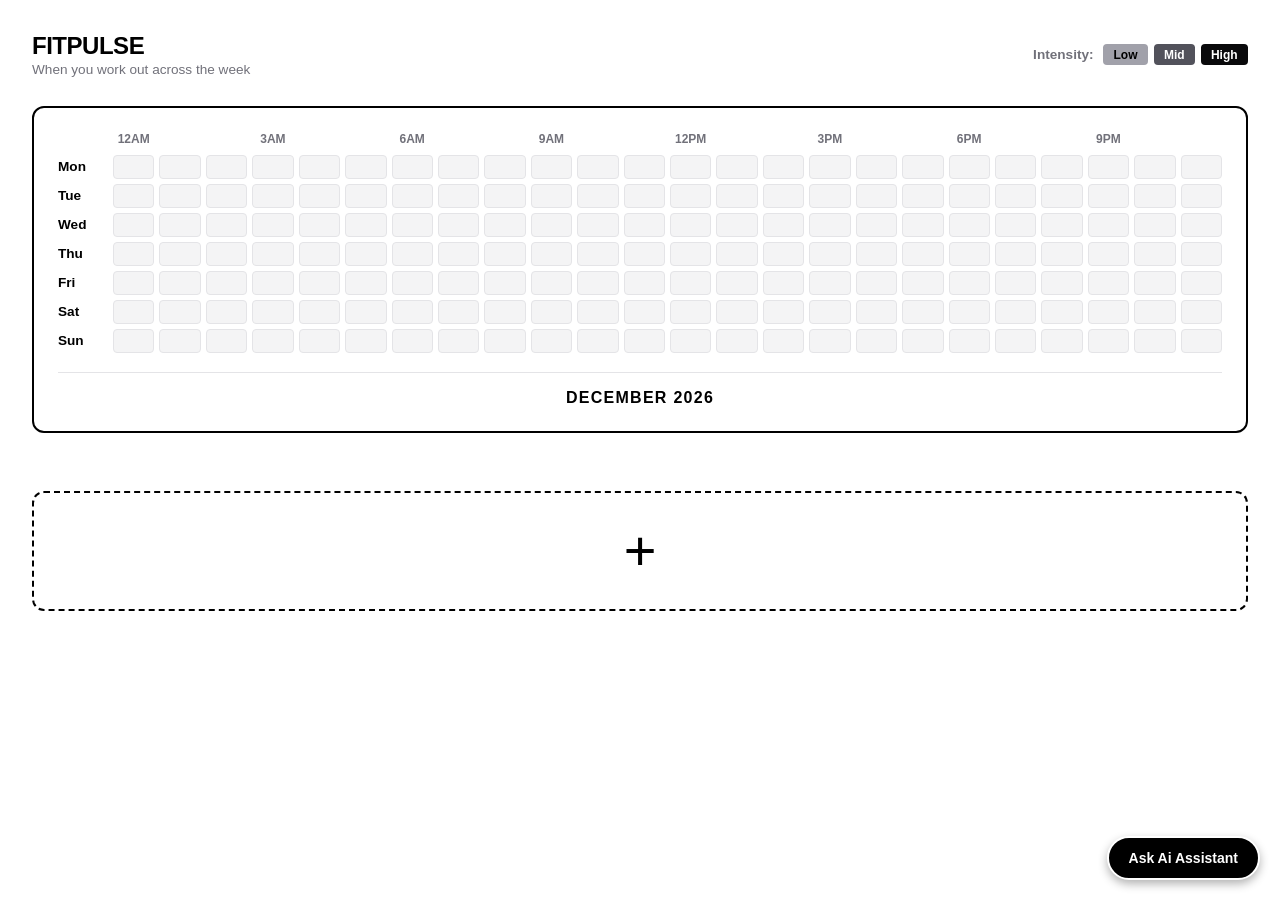
==== index.html @ 43bc3121 "Finalized my project, its working well at all." ====
<!DOCTYPE html>
<html lang="en">

<head>
    <meta charset="UTF-8">
    <meta name="viewport" content="width=device-width, initial-scale=1.0">
    <title>Activity Heatmap & Tracker</title>
    <link rel="stylesheet" href="style.css">
</head>

<body>
    <div class="main-wrapper">
        <div class="heatmap-header">
            <div>
                <h1 class="heatmap-title">FitPulse</h1>
                <p style="font-size: 0.85rem; color: var(--text-muted); margin-top: 2px;">When you work out across the
                    week</p>
            </div>
            <div class="intensity-legend">
                <span class="legend-label">Intensity:</span>
                <span class="legend-tag tag-low">Low</span>
                <span class="legend-tag tag-mid">Mid</span>
                <span class="legend-tag tag-high">High</span>
            </div>
        </div>

        <div class="heatmap-card">
            <div class="heatmap-grid" id="heatmap-grid"></div>
            <div class="heatmap-footer">
                <div class="month-label" id="month-label">OCTOBER 2026</div>
            </div>
        </div>

        <div class="logged-list" id="logged-list"></div>

        <div class="action-box" id="add-box" title="Select an exercise and start tracking">
            <span class="plus-symbol">+</span>
        </div>
    </div>

    <div class="modal-overlay" id="workout-modal">
        <div class="modal-card">
            <div class="modal-top">
                <h3>Track Workout</h3>
                <button type="button" class="modal-close" id="close-modal">&times;</button>
            </div>

            <div class="form-group">
                <label for="select-exercise">Select an Exercise</label>
                <select id="select-exercise">
                    <option value="Push up">Push up</option>
                    <option value="Squats">Squats</option>
                    <option value="Plank">Plank</option>
                    <option value="Pull-ups">Pull-ups</option>
                    <option value="Deadlift">Deadlift</option>
                    <option value="Running">Running</option>
                    <option value="CUSTOM">Custom Exercise...</option>
                </select>
            </div>

            <div class="form-group" id="custom-name-row" style="display: none;">
                <label for="custom-exercise-name">Exercise Name</label>
                <input type="text" id="custom-exercise-name" placeholder="e.g. Bench Press">
            </div>

            <div class="stopwatch-section">
                <div class="stopwatch-display" id="sw-display">00:00:00</div>
                <div class="stopwatch-buttons">
                    <button type="button" class="btn" id="btn-start">Start</button>
                    <button type="button" class="btn" id="btn-pause" disabled>Pause</button>
                    <button type="button" class="btn" id="btn-reset" disabled>Reset</button>
                </div>
            </div>

            <button type="button" class="btn btn-primary" id="btn-log-workout" disabled>Log Exercise (Cant post under
                30s)</button>
        </div>
    </div>
    <div id="ai-chatbox-overlay"
        style="display: none; position: fixed; top: 0; left: 0; width: 100%; height: 100%; background: rgba(0, 0, 0, 0.5); z-index: 10000; justify-content: flex-end;">
        <div
            style="width: 380px; max-width: 90%; height: 100%; background: #0d0d0d; color: #ffffff; border-left: 1px solid #333; display: flex; flex-direction: column; font-family: sans-serif; box-shadow: -4px 0 15px rgba(0,0,0,0.5);">
            <div
                style="padding: 16px; border-bottom: 1px solid #222; display: flex; justify-content: space-between; align-items: center; background: #141414;">
                <span style="font-weight: bold; font-size: 16px;">AI Assistant</span>
                <button id="close-ai-chat"
                    style="background: none; border: none; color: #fff; font-size: 20px; cursor: pointer;">&times;</button>
            </div>
            <div id="ai-chat-messages"
                style="flex: 1; padding: 16px; overflow-y: auto; display: flex; flex-direction: column; gap: 12px; font-size: 14px;">
                <div
                    style="align-self: flex-start; background: #222; padding: 10px 14px; border-radius: 8px; max-width: 85%;">
                    Hello! I am your AI assistant for FitPulse. How can I help you today?
                </div>
            </div>
            <div style="padding: 12px; border-top: 1px solid #222; display: flex; gap: 8px; background: #141414;">
                <input type="text" id="ai-chat-input" placeholder="Ask a question..."
                    style="flex: 1; padding: 10px; background: #000; border: 1px solid #333; color: #fff; border-radius: 6px; outline: none; font-size: 14px;">
                <button id="ai-chat-send"
                    style="background: #ffffff; color: #000000; border: none; padding: 10px 16px; font-weight: bold; border-radius: 6px; cursor: pointer;">Send</button>
            </div>
        </div>
    </div>

    <div id="tooltip" class="tooltip"></div>

    <div id="ai-assistant-btn"
        style="position: fixed; bottom: 20px; right: 20px; background-color: #000000; color: #ffffff; border: 2px solid #ffffff; padding: 12px 20px; border-radius: 30px; font-family: sans-serif; font-size: 14px; font-weight: bold; cursor: pointer; box-shadow: 0px 4px 10px rgba(0,0,0,0.3); z-index: 9999; display: flex; align-items: center; justify-content: center;">
        Ask Ai Assistant</div>

    <script src="config.js"></script>
    <script src="script.js"></script>
</body>

</html>
---- style.css ----
:root {
    --bg-page: #ffffff;
    --border-color: #000000;
    --border-light: #e4e4e7;
    --text-main: #000000;
    --text-muted: #71717a;
    --cell-empty: #f4f4f5;
    --cell-low: #a1a1aa;
    --cell-mid: #52525b;
    --cell-high: #09090b;
}

* {
    box-sizing: border-box;
    margin: 0;
    padding: 0;
}

#ai-chat-messages::-webkit-scrollbar {
    width: 6px;
}

#ai-chat-messages::-webkit-scrollbar-track {
    background: #0d0d0d;
}

#ai-chat-messages::-webkit-scrollbar-thumb {
    background: #333;
    border-radius: 3px;
}

.ai-msg-user {
    align-self: flex-end;
    background: #ffffff;
    color: #000000;
    padding: 10px 14px;
    border-radius: 8px;
    max-width: 85%;
    word-break: break-word;
}

.ai-msg-bot {
    align-self: flex-start;
    background: #222222;
    color: #ffffff;
    padding: 10px 14px;
    border-radius: 8px;
    max-width: 85%;
    word-break: break-word;
}

body {
    background-color: var(--bg-page);
    color: var(--text-main);
    font-family: -apple-system, BlinkMacSystemFont, "Segoe UI", Roboto, Helvetica, Arial, sans-serif;
    min-height: 100vh;
    display: flex;
    flex-direction: column;
    padding: 2rem;
}

.main-wrapper {
    display: flex;
    flex-direction: column;
    gap: 1.8rem;
}

.heatmap-header {
    display: flex;
    justify-content: space-between;
    align-items: center;
    flex-wrap: wrap;
    gap: 1rem;
}

.heatmap-title {
    font-size: 1.5rem;
    font-weight: 900;
    letter-spacing: -0.02em;
    text-transform: uppercase;
}

.intensity-legend {
    display: flex;
    align-items: center;
    gap: 0.35rem;
    font-size: 0.85rem;
    font-weight: 600;
}

.legend-label {
    color: var(--text-muted);
    margin-right: 0.25rem;
}

.legend-tag {
    padding: 0.2rem 0.65rem;
    border-radius: 4px;
    font-size: 0.75rem;
    font-weight: 700;
}

.tag-low {
    background: var(--cell-low);
    color: #000;
}

.tag-mid {
    background: var(--cell-mid);
    color: #fff;
}

.tag-high {
    background: var(--cell-high);
    color: #fff;
}

.heatmap-card {
    border: 2px solid var(--border-color);
    border-radius: 12px;
    padding: 1.5rem;
    background: #ffffff;
    overflow-x: auto;
}

.heatmap-grid {
    display: grid;
    grid-template-columns: 50px repeat(24, 1fr);
    gap: 5px;
    align-items: center;
    min-width: 820px;
}

.hour-header-cell {
    font-size: 0.75rem;
    font-weight: 800;
    color: var(--text-muted);
    text-align: center;
    padding-bottom: 4px;
    user-select: none;
}

.day-label-cell {
    font-size: 0.85rem;
    font-weight: 800;
    color: var(--text-main);
    user-select: none;
}

.cell {
    height: 24px;
    background-color: var(--cell-empty);
    border: 1px solid #e4e4e7;
    border-radius: 4px;
    cursor: pointer;
    transition: background-color 0.15s ease;
}

.cell:hover {
    outline: none;
    opacity: 0.85;
}

.cell.low {
    background-color: var(--cell-low);
    border-color: var(--cell-low);
}

.cell.mid {
    background-color: var(--cell-mid);
    border-color: var(--cell-mid);
}

.cell.high {
    background-color: var(--cell-high);
    border-color: var(--cell-high);
}

.heatmap-footer {
    display: flex;
    justify-content: center;
    align-items: center;
    margin-top: 1.2rem;
    padding-top: 1rem;
    border-top: 1px solid var(--border-light);
}

.month-label {
    font-size: 1rem;
    font-weight: 900;
    letter-spacing: 0.08em;
    text-transform: uppercase;
}

.logged-list {
    display: flex;
    flex-direction: column;
    gap: 1.2rem;
}

.exercise-log-box {
    min-height: 140px;
    border: 2px dashed var(--border-color);
    border-radius: 12px;
    background: #ffffff;
    display: grid;
    grid-template-columns: 200px 1fr 160px;
    align-items: center;
    padding: 1.2rem 1.8rem;
    position: relative;
}

.box-image-holder {
    display: flex;
    align-items: center;
    justify-content: center;
    height: 110px;
    border: 1.5px dashed #000000;
    border-radius: 8px;
    background: #fafafa;
    padding: 4px;
    overflow: hidden;
}

.box-image-holder img {
    max-height: 100px;
    max-width: 180px;
    object-fit: contain;
    display: block;
}

.box-image-placeholder {
    display: flex;
    align-items: center;
    justify-content: center;
    color: var(--text-muted);
    font-size: 0.85rem;
    font-weight: 700;
    letter-spacing: 0.05em;
}

.box-title-holder {
    text-align: center;
    font-size: 1.6rem;
    font-weight: 600;
    color: var(--text-main);
    letter-spacing: -0.01em;
    padding: 0 1rem;
}

.box-meta-holder {
    display: flex;
    flex-direction: column;
    gap: 0.35rem;
    font-size: 1.2rem;
    color: var(--text-main);
    justify-self: end;
}

.box-meta-holder .meta-row {
    display: flex;
    gap: 0.5rem;
}

.delete-log-btn {
    position: absolute;
    top: 10px;
    right: 12px;
    background: transparent;
    border: none;
    color: #888;
    font-size: 1.3rem;
    cursor: pointer;
    line-height: 1;
    padding: 4px;
}

.delete-log-btn:hover {
    color: #000;
}

.action-box {
    min-height: 120px;
    border: 2px dashed var(--border-color);
    border-radius: 12px;
    display: flex;
    align-items: center;
    justify-content: center;
    cursor: pointer;
    background: #ffffff;
    transition: background 0.15s ease;
}

.action-box:hover {
    background: #fafafa;
}

.plus-symbol {
    font-size: 3.5rem;
    font-weight: 300;
    line-height: 1;
    color: var(--text-main);
    user-select: none;
}

.modal-overlay {
    position: fixed;
    inset: 0;
    background: rgba(0, 0, 0, 0.6);
    backdrop-filter: blur(4px);
    display: none;
    justify-content: center;
    align-items: center;
    z-index: 1000;
    padding: 1.5rem;
}

.modal-overlay.active {
    display: flex;
}

.modal-card {
    background: #ffffff;
    border: 2px solid #000000;
    border-radius: 16px;
    width: 100%;
    max-width: 460px;
    padding: 1.8rem;
}

.modal-top {
    display: flex;
    justify-content: space-between;
    align-items: center;
    border-bottom: 2px solid #000;
    padding-bottom: 0.8rem;
    margin-bottom: 1.2rem;
}

.modal-top h3 {
    font-size: 1.3rem;
    font-weight: 900;
    text-transform: uppercase;
}

.modal-close {
    background: transparent;
    border: none;
    font-size: 1.8rem;
    line-height: 1;
    cursor: pointer;
}

.form-group {
    display: flex;
    flex-direction: column;
    gap: 0.4rem;
    margin-bottom: 1rem;
}

.form-group label {
    font-size: 0.85rem;
    font-weight: 700;
    text-transform: uppercase;
    letter-spacing: 0.05em;
}

.form-group select,
.form-group input {
    border: 2px solid #000;
    border-radius: 8px;
    padding: 0.7rem 0.85rem;
    font-size: 1rem;
    font-family: inherit;
    outline: none;
    background: #fff;
}

.stopwatch-section {
    border: 2px solid #000;
    border-radius: 10px;
    padding: 1rem;
    text-align: center;
    background: #fafafa;
    margin-bottom: 1.2rem;
}

.stopwatch-display {
    font-family: ui-monospace, "SF Mono", Menlo, Consolas, monospace;
    font-size: 2.8rem;
    font-weight: 700;
    letter-spacing: 0.05em;
    margin-bottom: 0.6rem;
}

.stopwatch-buttons {
    display: flex;
    gap: 0.6rem;
    justify-content: center;
}

.btn {
    border: 2px solid #000;
    background: #fff;
    color: #000;
    font-size: 0.9rem;
    font-weight: 800;
    padding: 0.55rem 1.1rem;
    border-radius: 6px;
    cursor: pointer;
    text-transform: uppercase;
}

.btn:hover:not(:disabled) {
    background: #000;
    color: #fff;
}

.btn:disabled {
    opacity: 0.35;
    cursor: not-allowed;
}

.btn-primary {
    background: #000;
    color: #fff;
    width: 100%;
    padding: 0.75rem;
    font-size: 1rem;
}

.btn-primary:hover:not(:disabled) {
    background: #27272a;
}

.tooltip {
    position: fixed;
    background: #000000;
    color: #ffffff;
    padding: 0.4rem 0.75rem;
    font-size: 0.8rem;
    font-weight: 600;
    border-radius: 6px;
    pointer-events: none;
    display: none;
    z-index: 1000;
    box-shadow: 0 4px 14px rgba(0, 0, 0, 0.35);
    white-space: nowrap;
}

@media (max-width: 860px) {
    body {
        padding: 1.2rem;
    }

    .exercise-log-box {
        grid-template-columns: 1fr;
        gap: 1rem;
        text-align: center;
    }

    .box-image-holder,
    .box-meta-holder {
        justify-self: center;
    }
}
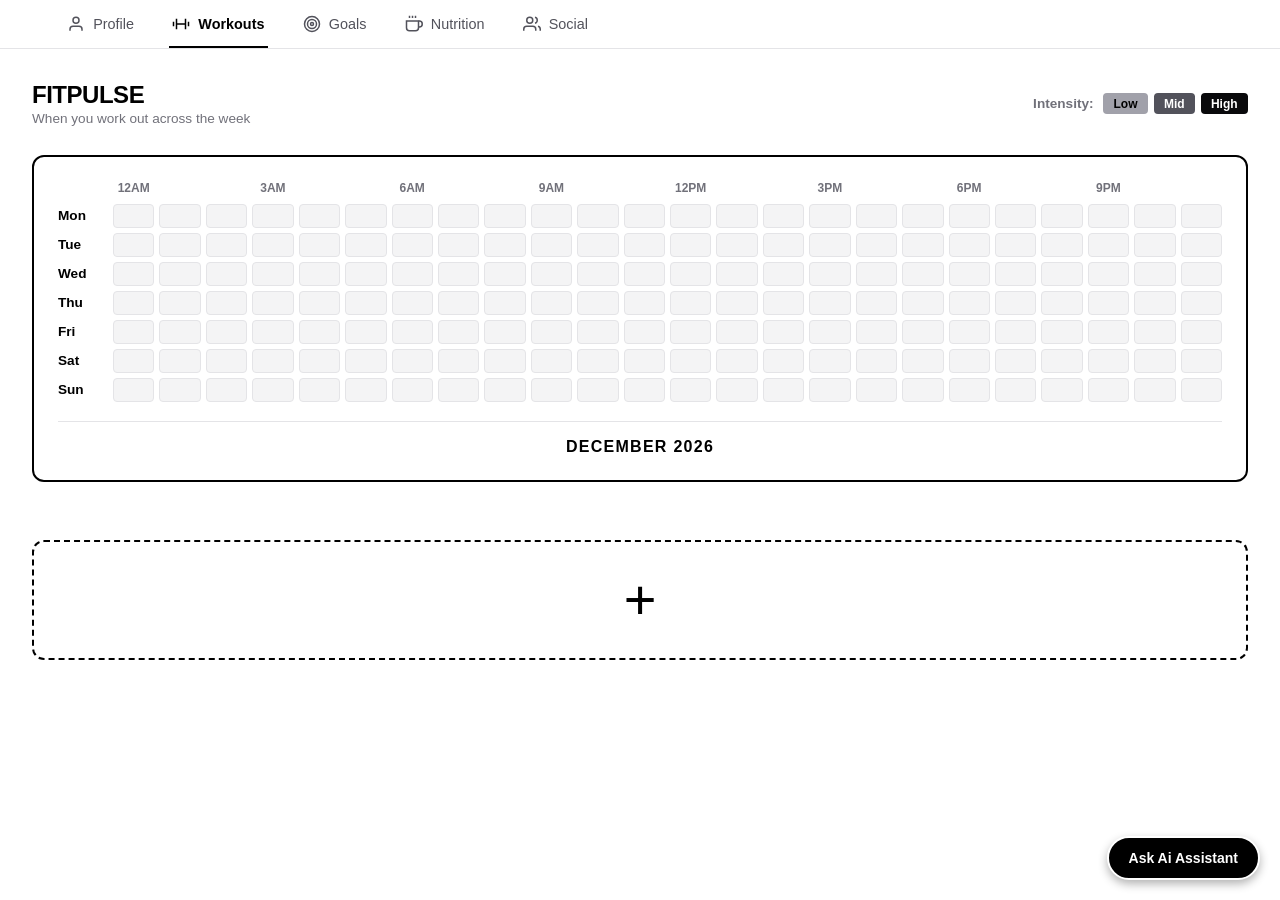
==== commit 58e4475d: "Created profile section, login method, and top navigator" ====
--- a/index.html
+++ b/index.html
@@ -9,6 +9,54 @@
 </head>
 
 <body>
+
+    <!-- Top Navigation Bar -->
+    <header class="top-nav">
+        <div class="nav-container">
+            <nav class="nav-links">
+                <a href="profile.html" class="nav-link">
+                    <svg width="18" height="18" viewBox="0 0 24 24" fill="none" stroke="currentColor" stroke-width="2">
+                        <path d="M20 21v-2a4 4 0 0 0-4-4H8a4 4 0 0 0-4 4v2"></path>
+                        <circle cx="12" cy="7" r="4"></circle>
+                    </svg>
+                    <span>Profile</span>
+                </a>
+                <a href="index.html" class="nav-link active">
+                    <svg width="18" height="18" viewBox="0 0 24 24" fill="none" stroke="currentColor" stroke-width="2">
+                        <path d="M6 5v14M18 5v14M2 9v6M22 9v6M6 12h12"></path>
+                    </svg>
+                    <span>Workouts</span>
+                </a>
+                <a href="profile.html#goals" class="nav-link">
+                    <svg width="18" height="18" viewBox="0 0 24 24" fill="none" stroke="currentColor" stroke-width="2">
+                        <circle cx="12" cy="12" r="10"></circle>
+                        <circle cx="12" cy="12" r="6"></circle>
+                        <circle cx="12" cy="12" r="2"></circle>
+                    </svg>
+                    <span>Goals</span>
+                </a>
+                <a href="profile.html#nutrition" class="nav-link">
+                    <svg width="18" height="18" viewBox="0 0 24 24" fill="none" stroke="currentColor" stroke-width="2">
+                        <path d="M18 8h1a4 4 0 0 1 0 8h-1"></path>
+                        <path d="M2 8h16v9a4 4 0 0 1-4 4H6a4 4 0 0 1-4-4V8z"></path>
+                        <line x1="6" y1="1" x2="6" y2="4"></line>
+                        <line x1="10" y1="1" x2="10" y2="4"></line>
+                        <line x1="14" y1="1" x2="14" y2="4"></line>
+                    </svg>
+                    <span>Nutrition</span>
+                </a>
+                <a href="profile.html#social" class="nav-link">
+                    <svg width="18" height="18" viewBox="0 0 24 24" fill="none" stroke="currentColor" stroke-width="2">
+                        <path d="M17 21v-2a4 4 0 0 0-4-4H5a4 4 0 0 0-4 4v2"></path>
+                        <circle cx="9" cy="7" r="4"></circle>
+                        <path d="M23 21v-2a4 4 0 0 0-3-3.87"></path>
+                        <path d="M16 3.13a4 4 0 0 1 0 7.75"></path>
+                    </svg>
+                    <span>Social</span>
+                </a>
+            </nav>
+        </div>
+    </header>
     <div class="main-wrapper">
         <div class="heatmap-header">
             <div>
--- a/style.css
+++ b/style.css
@@ -56,14 +56,17 @@
     min-height: 100vh;
     display: flex;
     flex-direction: column;
-    padding: 2rem;
+    padding: 0;
+    margin: 0;
 }
 
 .main-wrapper {
     display: flex;
     flex-direction: column;
     gap: 1.8rem;
-}
+    padding: 2rem;
+}
+
 
 .heatmap-header {
     display: flex;
@@ -463,4 +466,62 @@
     .box-meta-holder {
         justify-self: center;
     }
+}
+
+/* Top Navigation Bar */
+.top-nav {
+    border-bottom: 1px solid #e4e4e7;
+    background: #ffffff;
+    width: 100%;
+    position: sticky;
+    top: 0;
+    z-index: 100;
+}
+
+.nav-container {
+    max-width: 1200px;
+    margin: 0 auto;
+    padding: 0 1.5rem;
+    display: flex;
+    align-items: center;
+    height: 48px;
+}
+
+.nav-links {
+    display: flex;
+    gap: 2rem;
+    height: 100%;
+}
+
+.nav-link {
+    display: flex;
+    align-items: center;
+    gap: 0.5rem;
+    text-decoration: none;
+    color: #52525b;
+    font-size: 0.9rem;
+    font-weight: 500;
+    position: relative;
+    padding: 0 0.2rem;
+    height: 100%;
+    transition: color 0.15s ease;
+}
+
+.nav-link:hover {
+    color: #000000;
+}
+
+.nav-link.active {
+    color: #000000;
+    font-weight: 700;
+}
+
+.nav-link.active::after {
+    content: '';
+    position: absolute;
+    bottom: 0;
+    left: 0;
+    width: 100%;
+    height: 2.5px;
+    background: #000000;
 }
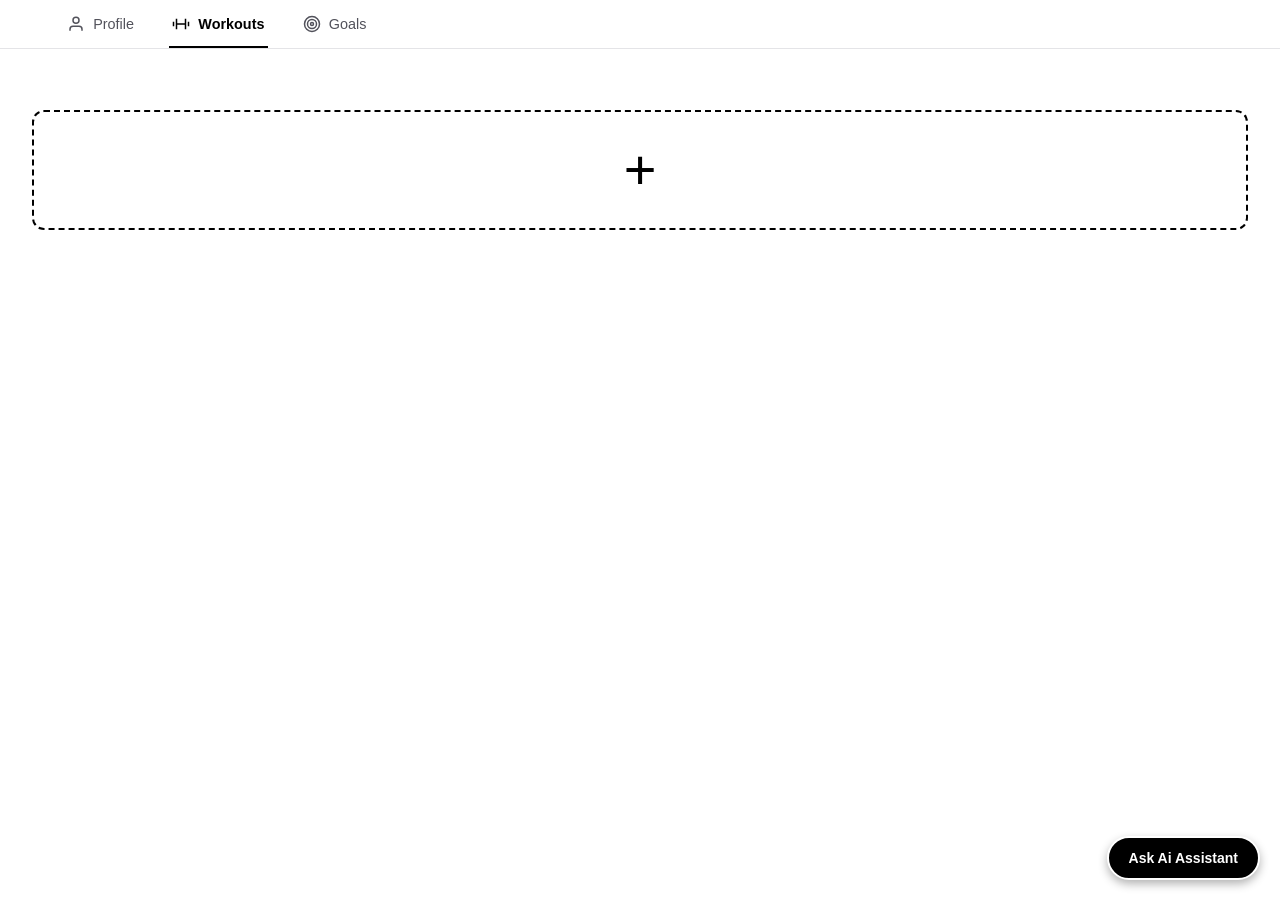
==== commit 71ababd2: "Add monthly goals, chat persistence across pages" ====
--- a/index.html
+++ b/index.html
@@ -35,47 +35,57 @@
                     </svg>
                     <span>Goals</span>
                 </a>
-                <a href="profile.html#nutrition" class="nav-link">
-                    <svg width="18" height="18" viewBox="0 0 24 24" fill="none" stroke="currentColor" stroke-width="2">
-                        <path d="M18 8h1a4 4 0 0 1 0 8h-1"></path>
-                        <path d="M2 8h16v9a4 4 0 0 1-4 4H6a4 4 0 0 1-4-4V8z"></path>
-                        <line x1="6" y1="1" x2="6" y2="4"></line>
-                        <line x1="10" y1="1" x2="10" y2="4"></line>
-                        <line x1="14" y1="1" x2="14" y2="4"></line>
-                    </svg>
-                    <span>Nutrition</span>
-                </a>
-                <a href="profile.html#social" class="nav-link">
-                    <svg width="18" height="18" viewBox="0 0 24 24" fill="none" stroke="currentColor" stroke-width="2">
-                        <path d="M17 21v-2a4 4 0 0 0-4-4H5a4 4 0 0 0-4 4v2"></path>
-                        <circle cx="9" cy="7" r="4"></circle>
-                        <path d="M23 21v-2a4 4 0 0 0-3-3.87"></path>
-                        <path d="M16 3.13a4 4 0 0 1 0 7.75"></path>
-                    </svg>
-                    <span>Social</span>
-                </a>
             </nav>
         </div>
     </header>
     <div class="main-wrapper">
-        <div class="heatmap-header">
-            <div>
-                <h1 class="heatmap-title">FitPulse</h1>
-                <p style="font-size: 0.85rem; color: var(--text-muted); margin-top: 2px;">When you work out across the
-                    week</p>
+        <!-- Locked / Before Login State -->
+        <div id="routine-locked"
+            style="display: none; text-align: center; border: 2px dashed #000; border-radius: 12px; padding: 3rem 1.5rem; background: #fafafa; margin-bottom: 2rem;">
+            <div style="font-size: 2.5rem; margin-bottom: 0.8rem;">🔒</div>
+            <h2 style="font-size: 1.3rem; font-weight: 900; text-transform: uppercase;">Login to get daily routine</h2>
+            <p style="font-size: 0.9rem; color: #71717a; margin-top: 0.4rem; margin-bottom: 1.5rem;">
+                Log in with your body profile (age, height, weight) to receive your personalized daily AI workout
+                routine.
+            </p>
+            <a href="profile.html" class="btn btn-primary"
+                style="display: inline-block; width: auto; padding: 0.65rem 1.5rem; text-decoration: none;">Go to
+                Profile & Login</a>
+        </div>
+
+        <!-- Logged In: Personalized AI Daily Routine -->
+        <div id="routine-unlocked" style="display: none; margin-bottom: 2rem;">
+            <div
+                style="border-bottom: 2px solid #000; padding-bottom: 0.8rem; margin-bottom: 1.2rem; display: flex; justify-content: space-between; align-items: flex-end; flex-wrap: wrap; gap: 0.5rem;">
+                <div>
+                    <h2
+                        style="font-size: 1.4rem; font-weight: 900; text-transform: uppercase; letter-spacing: -0.02em;">
+                        Today's Work</h2>
+                    <p id="routine-user-subtitle" style="font-size: 0.85rem; color: #71717a; margin-top: 2px;">
+                        Customized plan for your body & age</p>
+                </div>
+                <div id="daily-progress-counter"
+                    style="font-size: 0.85rem; font-weight: 800; background: #000; color: #fff; padding: 4px 10px; border-radius: 20px;">
+                    0 / 4 Completed
+                </div>
             </div>
-            <div class="intensity-legend">
-                <span class="legend-label">Intensity:</span>
-                <span class="legend-tag tag-low">Low</span>
-                <span class="legend-tag tag-mid">Mid</span>
-                <span class="legend-tag tag-high">High</span>
+
+            <!-- Clickable Daily Exercise Blocks -->
+            <div id="daily-blocks-grid" class="daily-blocks-grid">
+                <!-- Rendered dynamically by script.js -->
             </div>
         </div>
 
-        <div class="heatmap-card">
-            <div class="heatmap-grid" id="heatmap-grid"></div>
-            <div class="heatmap-footer">
-                <div class="month-label" id="month-label">OCTOBER 2026</div>
+        <!-- Monthly AI Goals Section -->
+        <div id="monthly-goals-section" class="monthly-goals-section" style="display:none;">
+            <div class="monthly-goals-header">
+                <div>
+                    <h2 class="monthly-goals-title">Monthly Goals</h2>
+                    <p class="monthly-goals-subtitle" id="goals-month-label">AI-tailored targets for this month</p>
+                </div>
+            </div>
+            <div id="goals-list">
+                <!-- Rendered dynamically by script.js -->
             </div>
         </div>
 
--- a/style.css
+++ b/style.css
@@ -328,6 +328,8 @@
     border-radius: 16px;
     width: 100%;
     max-width: 460px;
+    max-height: 90vh;
+    overflow-y: auto;
     padding: 1.8rem;
 }
 
@@ -524,4 +526,167 @@
     width: 100%;
     height: 2.5px;
     background: #000000;
+}
+
+/* Daily Routine Blocks */
+.daily-blocks-grid {
+    display: grid;
+    grid-template-columns: repeat(auto-fit, minmax(220px, 1fr));
+    gap: 1rem;
+}
+
+.routine-block {
+    border: 2px solid #000000;
+    border-radius: 12px;
+    padding: 1.2rem;
+    background: #ffffff;
+    cursor: pointer;
+    transition: transform 0.15s ease, box-shadow 0.15s ease;
+    display: flex;
+    flex-direction: column;
+    justify-content: space-between;
+    min-height: 140px;
+}
+
+.routine-block:hover {
+    transform: translateY(-3px);
+    box-shadow: 0 6px 16px rgba(0, 0, 0, 0.12);
+}
+
+.routine-block.completed {
+    background: #f4f4f5;
+    border-color: #a1a1aa;
+    opacity: 0.8;
+}
+
+.routine-block-top {
+    display: flex;
+    justify-content: space-between;
+    align-items: center;
+    margin-bottom: 0.8rem;
+}
+
+.routine-block-name {
+    font-size: 1.1rem;
+    font-weight: 800;
+}
+
+.routine-badge {
+    font-size: 0.7rem;
+    font-weight: 800;
+    padding: 3px 8px;
+    border-radius: 4px;
+    text-transform: uppercase;
+}
+
+.routine-badge.pending {
+    background: #000000;
+    color: #ffffff;
+}
+
+.routine-badge.done {
+    background: #10b981;
+    color: #ffffff;
+}
+
+.routine-block-goal {
+    font-size: 0.85rem;
+    color: #52525b;
+    margin-bottom: 0.5rem;
+}
+/* ===================== Monthly Goals Section ===================== */
+.monthly-goals-section {
+    border-top: 2px solid #000;
+    padding-top: 1.5rem;
+}
+
+.monthly-goals-header {
+    display: flex;
+    justify-content: space-between;
+    align-items: flex-end;
+    flex-wrap: wrap;
+    gap: 0.5rem;
+    border-bottom: 2px solid #000;
+    padding-bottom: 0.8rem;
+    margin-bottom: 1.2rem;
+}
+
+.monthly-goals-title {
+    font-size: 1.4rem;
+    font-weight: 900;
+    text-transform: uppercase;
+    letter-spacing: -0.02em;
+}
+
+.monthly-goals-subtitle {
+    font-size: 0.85rem;
+    color: #71717a;
+    margin-top: 2px;
+}
+
+.goal-card {
+    border: 2px solid #000;
+    border-radius: 12px;
+    padding: 1rem 1.2rem;
+    background: #fff;
+    margin-bottom: 0.8rem;
+}
+
+.goal-card-top {
+    display: flex;
+    justify-content: space-between;
+    align-items: center;
+    margin-bottom: 0.6rem;
+}
+
+.goal-name {
+    font-size: 1rem;
+    font-weight: 800;
+}
+
+.goal-count {
+    font-size: 0.85rem;
+    font-weight: 700;
+    color: #52525b;
+    white-space: nowrap;
+}
+
+.goal-progress-bar-bg {
+    width: 100%;
+    height: 10px;
+    background: #e4e4e7;
+    border-radius: 6px;
+    overflow: hidden;
+}
+
+.goal-progress-bar-fill {
+    height: 100%;
+    background: #000;
+    border-radius: 6px;
+    transition: width 0.6s ease;
+    min-width: 4px;
+}
+
+.goal-progress-bar-fill.complete {
+    background: #10b981;
+}
+
+.goals-locked-msg {
+    text-align: center;
+    border: 2px dashed #000;
+    border-radius: 12px;
+    padding: 2rem 1.5rem;
+    background: #fafafa;
+}
+
+.goals-locked-msg h3 {
+    font-size: 1.1rem;
+    font-weight: 900;
+    text-transform: uppercase;
+    margin-bottom: 0.4rem;
+}
+
+.goals-locked-msg p {
+    font-size: 0.85rem;
+    color: #71717a;
 }
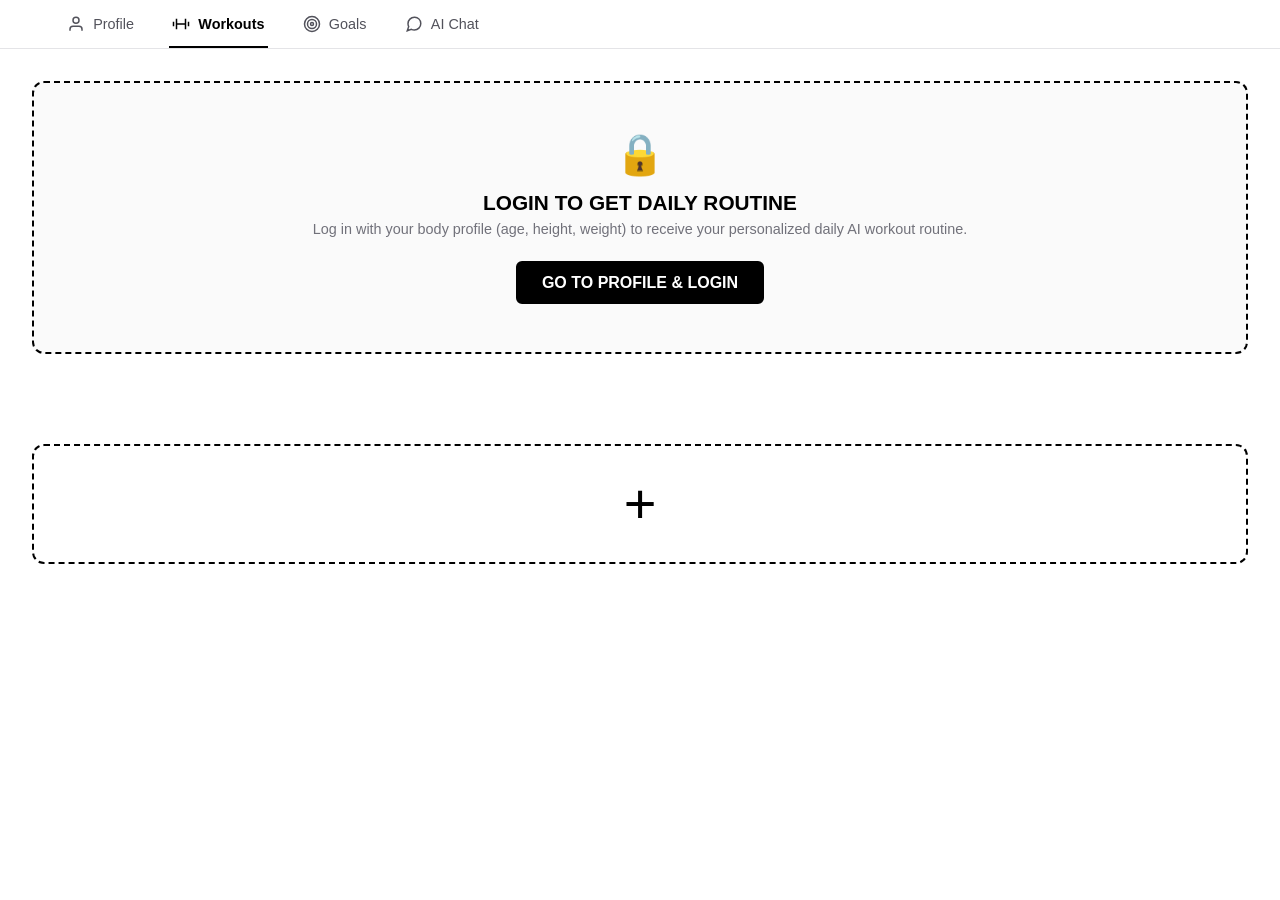
==== commit 7d623b3b: "Made my AI in a different page and gave it access to my name, age, height, weight so that it can mak" ====
--- a/index.html
+++ b/index.html
@@ -6,6 +6,8 @@
     <meta name="viewport" content="width=device-width, initial-scale=1.0">
     <title>Activity Heatmap & Tracker</title>
     <link rel="stylesheet" href="style.css">
+    <link rel="stylesheet" href="profile.css">
+    <link rel="stylesheet" href="ai.css">
 </head>
 
 <body>
@@ -14,20 +16,20 @@
     <header class="top-nav">
         <div class="nav-container">
             <nav class="nav-links">
-                <a href="profile.html" class="nav-link">
+                <a href="#profile" class="nav-link" data-view-link="profile">
                     <svg width="18" height="18" viewBox="0 0 24 24" fill="none" stroke="currentColor" stroke-width="2">
                         <path d="M20 21v-2a4 4 0 0 0-4-4H8a4 4 0 0 0-4 4v2"></path>
                         <circle cx="12" cy="7" r="4"></circle>
                     </svg>
                     <span>Profile</span>
                 </a>
-                <a href="index.html" class="nav-link active">
+                <a href="#workouts" class="nav-link active" data-view-link="workouts" aria-current="page">
                     <svg width="18" height="18" viewBox="0 0 24 24" fill="none" stroke="currentColor" stroke-width="2">
                         <path d="M6 5v14M18 5v14M2 9v6M22 9v6M6 12h12"></path>
                     </svg>
                     <span>Workouts</span>
                 </a>
-                <a href="profile.html#goals" class="nav-link">
+                <a href="#goals" class="nav-link" data-view-link="goals">
                     <svg width="18" height="18" viewBox="0 0 24 24" fill="none" stroke="currentColor" stroke-width="2">
                         <circle cx="12" cy="12" r="10"></circle>
                         <circle cx="12" cy="12" r="6"></circle>
@@ -35,139 +37,308 @@
                     </svg>
                     <span>Goals</span>
                 </a>
+                <a href="#ai" class="nav-link ai-chat-nav-link" data-view-link="ai">
+                    <svg width="18" height="18" viewBox="0 0 24 24" fill="none" stroke="currentColor" stroke-width="2">
+                        <path
+                            d="M21 11.5a8.5 8.5 0 0 1-8.5 8.5 9 9 0 0 1-4-.9L3 21l1.9-5.5a9 9 0 0 1-.9-4A8.5 8.5 0 0 1 12.5 3H13a8.5 8.5 0 0 1 8 8v.5Z">
+                        </path>
+                    </svg>
+                    <span>AI Chat</span>
+                </a>
             </nav>
         </div>
     </header>
-    <div class="main-wrapper">
-        <!-- Locked / Before Login State -->
-        <div id="routine-locked"
-            style="display: none; text-align: center; border: 2px dashed #000; border-radius: 12px; padding: 3rem 1.5rem; background: #fafafa; margin-bottom: 2rem;">
-            <div style="font-size: 2.5rem; margin-bottom: 0.8rem;">🔒</div>
-            <h2 style="font-size: 1.3rem; font-weight: 900; text-transform: uppercase;">Login to get daily routine</h2>
-            <p style="font-size: 0.9rem; color: #71717a; margin-top: 0.4rem; margin-bottom: 1.5rem;">
-                Log in with your body profile (age, height, weight) to receive your personalized daily AI workout
-                routine.
-            </p>
-            <a href="profile.html" class="btn btn-primary"
-                style="display: inline-block; width: auto; padding: 0.65rem 1.5rem; text-decoration: none;">Go to
-                Profile & Login</a>
-        </div>
-
-        <!-- Logged In: Personalized AI Daily Routine -->
-        <div id="routine-unlocked" style="display: none; margin-bottom: 2rem;">
-            <div
-                style="border-bottom: 2px solid #000; padding-bottom: 0.8rem; margin-bottom: 1.2rem; display: flex; justify-content: space-between; align-items: flex-end; flex-wrap: wrap; gap: 0.5rem;">
-                <div>
-                    <h2
-                        style="font-size: 1.4rem; font-weight: 900; text-transform: uppercase; letter-spacing: -0.02em;">
-                        Today's Work</h2>
-                    <p id="routine-user-subtitle" style="font-size: 0.85rem; color: #71717a; margin-top: 2px;">
-                        Customized plan for your body & age</p>
-                </div>
-                <div id="daily-progress-counter"
-                    style="font-size: 0.85rem; font-weight: 800; background: #000; color: #fff; padding: 4px 10px; border-radius: 20px;">
-                    0 / 4 Completed
-                </div>
-            </div>
-
-            <!-- Clickable Daily Exercise Blocks -->
-            <div id="daily-blocks-grid" class="daily-blocks-grid">
-                <!-- Rendered dynamically by script.js -->
-            </div>
-        </div>
-
-        <!-- Monthly AI Goals Section -->
-        <div id="monthly-goals-section" class="monthly-goals-section" style="display:none;">
-            <div class="monthly-goals-header">
-                <div>
-                    <h2 class="monthly-goals-title">Monthly Goals</h2>
-                    <p class="monthly-goals-subtitle" id="goals-month-label">AI-tailored targets for this month</p>
-                </div>
-            </div>
-            <div id="goals-list">
-                <!-- Rendered dynamically by script.js -->
-            </div>
-        </div>
-
-        <div class="logged-list" id="logged-list"></div>
-
-        <div class="action-box" id="add-box" title="Select an exercise and start tracking">
-            <span class="plus-symbol">+</span>
-        </div>
-    </div>
-
-    <div class="modal-overlay" id="workout-modal">
-        <div class="modal-card">
-            <div class="modal-top">
-                <h3>Track Workout</h3>
-                <button type="button" class="modal-close" id="close-modal">&times;</button>
-            </div>
-
-            <div class="form-group">
-                <label for="select-exercise">Select an Exercise</label>
-                <select id="select-exercise">
-                    <option value="Push up">Push up</option>
-                    <option value="Squats">Squats</option>
-                    <option value="Plank">Plank</option>
-                    <option value="Pull-ups">Pull-ups</option>
-                    <option value="Deadlift">Deadlift</option>
-                    <option value="Running">Running</option>
-                    <option value="CUSTOM">Custom Exercise...</option>
-                </select>
-            </div>
-
-            <div class="form-group" id="custom-name-row" style="display: none;">
-                <label for="custom-exercise-name">Exercise Name</label>
-                <input type="text" id="custom-exercise-name" placeholder="e.g. Bench Press">
-            </div>
-
-            <div class="stopwatch-section">
-                <div class="stopwatch-display" id="sw-display">00:00:00</div>
-                <div class="stopwatch-buttons">
-                    <button type="button" class="btn" id="btn-start">Start</button>
-                    <button type="button" class="btn" id="btn-pause" disabled>Pause</button>
-                    <button type="button" class="btn" id="btn-reset" disabled>Reset</button>
-                </div>
-            </div>
-
-            <button type="button" class="btn btn-primary" id="btn-log-workout" disabled>Log Exercise (Cant post under
-                30s)</button>
-        </div>
-    </div>
-    <div id="ai-chatbox-overlay"
-        style="display: none; position: fixed; top: 0; left: 0; width: 100%; height: 100%; background: rgba(0, 0, 0, 0.5); z-index: 10000; justify-content: flex-end;">
-        <div
-            style="width: 380px; max-width: 90%; height: 100%; background: #0d0d0d; color: #ffffff; border-left: 1px solid #333; display: flex; flex-direction: column; font-family: sans-serif; box-shadow: -4px 0 15px rgba(0,0,0,0.5);">
-            <div
-                style="padding: 16px; border-bottom: 1px solid #222; display: flex; justify-content: space-between; align-items: center; background: #141414;">
-                <span style="font-weight: bold; font-size: 16px;">AI Assistant</span>
-                <button id="close-ai-chat"
-                    style="background: none; border: none; color: #fff; font-size: 20px; cursor: pointer;">&times;</button>
-            </div>
-            <div id="ai-chat-messages"
-                style="flex: 1; padding: 16px; overflow-y: auto; display: flex; flex-direction: column; gap: 12px; font-size: 14px;">
+    <main id="workouts-view" class="app-view" data-app-view="workouts">
+        <div class="main-wrapper">
+            <!-- Locked / Before Login State -->
+            <div id="routine-locked"
+                style="display: none; text-align: center; border: 2px dashed #000; border-radius: 12px; padding: 3rem 1.5rem; background: #fafafa; margin-bottom: 2rem;">
+                <div style="font-size: 2.5rem; margin-bottom: 0.8rem;">🔒</div>
+                <h2 style="font-size: 1.3rem; font-weight: 900; text-transform: uppercase;">Login to get daily routine
+                </h2>
+                <p style="font-size: 0.9rem; color: #71717a; margin-top: 0.4rem; margin-bottom: 1.5rem;">
+                    Log in with your body profile (age, height, weight) to receive your personalized daily AI workout
+                    routine.
+                </p>
+                <a href="#profile" data-view-link="profile" class="btn btn-primary"
+                    style="display: inline-block; width: auto; padding: 0.65rem 1.5rem; text-decoration: none;">Go to
+                    Profile & Login</a>
+            </div>
+
+            <!-- Logged In: Personalized AI Daily Routine -->
+            <div id="routine-unlocked" style="display: none; margin-bottom: 2rem;">
                 <div
-                    style="align-self: flex-start; background: #222; padding: 10px 14px; border-radius: 8px; max-width: 85%;">
-                    Hello! I am your AI assistant for FitPulse. How can I help you today?
-                </div>
-            </div>
-            <div style="padding: 12px; border-top: 1px solid #222; display: flex; gap: 8px; background: #141414;">
-                <input type="text" id="ai-chat-input" placeholder="Ask a question..."
-                    style="flex: 1; padding: 10px; background: #000; border: 1px solid #333; color: #fff; border-radius: 6px; outline: none; font-size: 14px;">
-                <button id="ai-chat-send"
-                    style="background: #ffffff; color: #000000; border: none; padding: 10px 16px; font-weight: bold; border-radius: 6px; cursor: pointer;">Send</button>
-            </div>
-        </div>
-    </div>
-
+                    style="border-bottom: 2px solid #000; padding-bottom: 0.8rem; margin-bottom: 1.2rem; display: flex; justify-content: space-between; align-items: flex-end; flex-wrap: wrap; gap: 0.5rem;">
+                    <div>
+                        <h2
+                            style="font-size: 1.4rem; font-weight: 900; text-transform: uppercase; letter-spacing: -0.02em;">
+                            Today's Work</h2>
+                        <p id="routine-user-subtitle" style="font-size: 0.85rem; color: #71717a; margin-top: 2px;">
+                            Customized plan for your body & age</p>
+                        <p id="plans-status" class="plans-status" aria-live="polite"></p>
+                    </div>
+                    <div id="daily-progress-counter"
+                        style="font-size: 0.85rem; font-weight: 800; background: #000; color: #fff; padding: 4px 10px; border-radius: 20px;">
+                        0 / 4 Completed
+                    </div>
+                </div>
+
+                <!-- Clickable Daily Exercise Blocks -->
+                <div id="daily-blocks-grid" class="daily-blocks-grid">
+                    <!-- Rendered dynamically by script.js -->
+                </div>
+            </div>
+
+            <!-- Monthly AI Goals Section -->
+            <div id="monthly-goals-section" class="monthly-goals-section" data-goals-section style="display:none;">
+                <div class="monthly-goals-header">
+                    <div>
+                        <h2 class="monthly-goals-title">Monthly Goals</h2>
+                        <p class="monthly-goals-subtitle" id="goals-month-label">Monthly activity targets based on your
+                            profile</p>
+                    </div>
+                </div>
+                <div id="goals-list">
+                    <!-- Rendered dynamically by script.js -->
+                </div>
+            </div>
+
+            <div class="logged-list" id="logged-list"></div>
+
+            <div class="action-box" id="add-box" title="Select an exercise and start tracking">
+                <span class="plus-symbol">+</span>
+            </div>
+        </div>
+
+        <div class="modal-overlay" id="workout-modal">
+            <div class="modal-card">
+                <div class="modal-top">
+                    <h3>Track Workout</h3>
+                    <button type="button" class="modal-close" id="close-modal">&times;</button>
+                </div>
+
+                <div class="form-group">
+                    <label for="select-exercise">Select an Exercise</label>
+                    <select id="select-exercise">
+                        <option value="Push up">Push up</option>
+                        <option value="Squats">Squats</option>
+                        <option value="Plank">Plank</option>
+                        <option value="Pull-ups">Pull-ups</option>
+                        <option value="Deadlift">Deadlift</option>
+                        <option value="Running">Running</option>
+                        <option value="CUSTOM">Custom Exercise...</option>
+                    </select>
+                </div>
+
+                <div class="form-group" id="custom-name-row" style="display: none;">
+                    <label for="custom-exercise-name">Exercise Name</label>
+                    <input type="text" id="custom-exercise-name" placeholder="e.g. Bench Press">
+                </div>
+
+                <div class="form-group" id="workout-amount-row">
+                    <label for="workout-amount" id="workout-amount-label">Reps completed</label>
+                    <input type="number" id="workout-amount" min="0.1" step="any" inputmode="decimal"
+                        placeholder="Enter completed reps">
+                    <small id="workout-amount-help" class="workout-amount-help">Enter the amount you completed.</small>
+                </div>
+
+                <div class="stopwatch-section">
+                    <div class="stopwatch-display" id="sw-display">00:00:00</div>
+                    <div class="stopwatch-buttons">
+                        <button type="button" class="btn" id="btn-start">Start</button>
+                        <button type="button" class="btn" id="btn-pause" disabled>Pause</button>
+                        <button type="button" class="btn" id="btn-reset" disabled>Reset</button>
+                    </div>
+                </div>
+
+                <button type="button" class="btn btn-primary" id="btn-log-workout" disabled>Log Exercise (Cant post
+                    under
+                    30s)</button>
+            </div>
+        </div>
+    </main>
+
+    <main id="profile-view" class="app-view profile-app-view" data-app-view="profile" hidden>
+        <div class="banner-wrapper">
+            <div class="banner-content">
+                <div class="banner-speed-lines"></div>
+                <img src="689ed4d0124a2ec35bc92d7a_15.png" alt="Athlete Running" class="banner-runner-img"
+                    onerror="this.src='running.png'">
+            </div>
+        </div>
+
+        <section class="profile-layout">
+            <div id="first-time-login-card"
+                style="display: none; grid-column: 1 / -1; max-width: 480px; margin: 2rem auto; border: 2px solid #000; border-radius: 12px; padding: 2rem; background: #fff;">
+                <h2
+                    style="text-align: center; font-size: 1.4rem; font-weight: 900; margin-bottom: 0.5rem; text-transform: uppercase;">
+                    Welcome to FitPulse</h2>
+                <p style="text-align: center; font-size: 0.85rem; color: #71717a; margin-bottom: 1.5rem;">Enter your
+                    fitness profile to get started</p>
+                <form id="onboarding-form">
+                    <div class="form-group">
+                        <label for="setup-name">Name</label>
+                        <input type="text" id="setup-name" placeholder="e.g. Jane Doe" required>
+                    </div>
+                    <div class="form-group">
+                        <label for="setup-email">Email Address</label>
+                        <input type="email" id="setup-email" placeholder="name@example.com" required>
+                    </div>
+                    <div style="display: grid; grid-template-columns: 1fr 1fr 1fr; gap: 0.8rem;">
+                        <div class="form-group">
+                            <label for="setup-age">Age</label>
+                            <input type="number" id="setup-age" placeholder="25" min="10" max="100" required>
+                        </div>
+                        <div class="form-group">
+                            <label for="setup-height">Height (cm)</label>
+                            <input type="number" id="setup-height" placeholder="175" min="50" max="250" required>
+                        </div>
+                        <div class="form-group">
+                            <label for="setup-weight">Weight (kg)</label>
+                            <input type="number" id="setup-weight" placeholder="70" min="20" max="300" required>
+                        </div>
+                    </div>
+                    <button type="submit" class="btn btn-primary" style="margin-top: 1rem;">Save Profile &
+                        Continue</button>
+                </form>
+            </div>
+
+            <aside class="profile-sidebar">
+                <div class="avatar-wrapper">
+                    <div class="avatar-halftone">
+                        <img src="default-profile.png" alt="Profile Avatar" id="user-avatar-img"
+                            onerror="this.src='running.png'">
+                    </div>
+                    <span class="avatar-badge">B&W</span>
+                </div>
+                <div class="profile-meta">
+                    <h1 class="user-fullname" id="display-fullname">Jane Doe</h1>
+                    <div class="user-username" id="display-username">jdoemobbin</div>
+                    <p class="user-bio" id="display-bio">
+                        I'm a fitness enthusiast with a passion for long-distance running. My current goal is a sub-3
+                        hour
+                        marathon. Tracking my workouts to build consistent habits.
+                    </p>
+                    <button type="button" class="btn-edit-profile" id="open-edit-modal">Edit profile</button>
+                </div>
+            </aside>
+
+            <section class="profile-content">
+                <div class="heatmap-header">
+                    <div>
+                        <h1 class="heatmap-title">FitPulse</h1>
+                        <p style="font-size: 0.85rem; color: var(--text-muted); margin-top: 2px;">When you work out
+                            across
+                            the week</p>
+                    </div>
+                    <div class="intensity-legend">
+                        <span class="legend-label">Intensity:</span>
+                        <span class="legend-tag tag-low">Low</span>
+                        <span class="legend-tag tag-mid">Mid</span>
+                        <span class="legend-tag tag-high">High</span>
+                    </div>
+                </div>
+                <div class="heatmap-card">
+                    <div class="heatmap-grid" id="heatmap-grid"></div>
+                    <div class="heatmap-footer">
+                        <div class="month-label" id="month-label">OCTOBER 2026</div>
+                    </div>
+                </div>
+            </section>
+        </section>
+
+        <div class="modal-overlay" id="edit-profile-modal">
+            <div class="modal-card">
+                <div class="modal-top">
+                    <h3>Edit Profile</h3>
+                    <button type="button" class="modal-close" id="close-edit-modal">&times;</button>
+                </div>
+                <form id="edit-profile-form">
+                    <div class="form-group">
+                        <label for="input-fullname">Full Name</label>
+                        <input type="text" id="input-fullname" required>
+                    </div>
+                    <div class="form-group">
+                        <label for="input-username">Username</label>
+                        <input type="text" id="input-username" required>
+                    </div>
+                    <div class="form-group">
+                        <label for="input-bio">Bio</label>
+                        <textarea id="input-bio" rows="3"
+                            style="width: 100%; padding: 8px; border: 2px solid #000; border-radius: 8px; font-family: inherit; font-size: 0.9rem;"></textarea>
+                    </div>
+                    <button type="submit" class="btn btn-primary">Save Profile</button>
+                </form>
+            </div>
+        </div>
+
+        <div class="modal-overlay" id="auth-modal">
+            <div class="modal-card">
+                <div class="modal-top">
+                    <h3 id="auth-modal-title">Sign In to FitPulse</h3>
+                    <button type="button" class="modal-close" id="close-auth-modal">&times;</button>
+                </div>
+                <form id="auth-form">
+                    <div class="form-group" id="auth-name-group" style="display: none;">
+                        <label for="auth-fullname">Full Name</label>
+                        <input type="text" id="auth-fullname" placeholder="Jane Doe">
+                    </div>
+                    <div class="form-group">
+                        <label for="auth-email">Email or Username</label>
+                        <input type="text" id="auth-email" placeholder="jdoemobbin or name@example.com" required>
+                    </div>
+                    <div class="form-group">
+                        <label for="auth-password">Password</label>
+                        <input type="password" id="auth-password" placeholder="••••••••" required>
+                    </div>
+                    <button type="submit" class="btn btn-primary" id="btn-auth-submit">Sign In</button>
+                    <div style="text-align: center; margin-top: 14px; font-size: 0.85rem; color: var(--text-muted);">
+                        <span id="auth-toggle-text">Don't have an account?</span>
+                        <a href="#profile" id="auth-toggle-link"
+                            style="color: #000; font-weight: 700; margin-left: 4px;">Sign Up / Register</a>
+                    </div>
+                </form>
+            </div>
+        </div>
+    </main>
+
+    <main id="ai-view" class="app-view ai-view" data-app-view="ai" hidden>
+        <section class="ai-main">
+            <div class="ai-chat-workspace" aria-label="FitPulse AI chat">
+                <div id="ai-chat-welcome" class="ai-chat-welcome">
+                    <div class="ai-orb" aria-hidden="true"></div>
+                    <h1>Good <span id="ai-greeting-time">day</span>, <span id="ai-greeting-name">Athlete</span></h1>
+                    <p>How can I <span>help you today?</span></p>
+                </div>
+                <div id="ai-chat-messages" class="ai-chat-messages" aria-live="polite" aria-relevant="additions"></div>
+                <div class="ai-composer-area">
+                    <div class="ai-composer">
+                        <label class="ai-composer-label" for="ai-chat-input">FitPulse AI Coach <span>·</span> Fitness
+                            guidance for your goals</label>
+                        <form id="ai-chat-form" class="ai-chat-form">
+                            <textarea id="ai-chat-input" rows="1" maxlength="2000" placeholder="Ask me anything..."
+                                aria-label="Message the AI coach"></textarea>
+                            <div class="ai-composer-toolbar">
+                                <span class="ai-model-chip" aria-label="AI model">✦ <span>FitPulse Coach</span></span>
+                                <button id="ai-chat-send" class="ai-send-button" type="submit"
+                                    aria-label="Send message">
+                                    <svg viewBox="0 0 24 24" aria-hidden="true">
+                                        <path d="M5 12h14M12 5l7 7-7 7"></path>
+                                    </svg>
+                                </button>
+                            </div>
+                        </form>
+                    </div>
+                </div>
+        </section>
+    </main>
     <div id="tooltip" class="tooltip"></div>
 
-    <div id="ai-assistant-btn"
-        style="position: fixed; bottom: 20px; right: 20px; background-color: #000000; color: #ffffff; border: 2px solid #ffffff; padding: 12px 20px; border-radius: 30px; font-family: sans-serif; font-size: 14px; font-weight: bold; cursor: pointer; box-shadow: 0px 4px 10px rgba(0,0,0,0.3); z-index: 9999; display: flex; align-items: center; justify-content: center;">
-        Ask Ai Assistant</div>
-
     <script src="config.js"></script>
+    <script src="chat.js"></script>
     <script src="script.js"></script>
+    <script src="profile.js"></script>
+    <script src="app.js"></script>
 </body>
 
 </html>
--- a/style.css
+++ b/style.css
@@ -58,6 +58,10 @@
     flex-direction: column;
     padding: 0;
     margin: 0;
+}
+
+[data-app-view][hidden] {
+    display: none !important;
 }
 
 .main-wrapper {
@@ -528,6 +532,19 @@
     background: #000000;
 }
 
+.ai-chat-nav-link {
+    appearance: none;
+    border: 0;
+    background: transparent;
+    font-family: inherit;
+    cursor: pointer;
+}
+
+.ai-chat-nav-link:focus-visible {
+    outline: 2px solid #000;
+    outline-offset: -4px;
+}
+
 /* Daily Routine Blocks */
 .daily-blocks-grid {
     display: grid;
@@ -636,6 +653,8 @@
     display: flex;
     justify-content: space-between;
     align-items: center;
+    flex-wrap: wrap;
+    gap: 0.35rem 1rem;
     margin-bottom: 0.6rem;
 }
 
@@ -689,4 +708,32 @@
 .goals-locked-msg p {
     font-size: 0.85rem;
     color: #71717a;
+}
+
+@media (max-width: 520px) {
+    .top-nav .nav-links {
+        gap: 0.75rem;
+    }
+
+    .top-nav .nav-link {
+        gap: 0.3rem;
+        font-size: 0.8rem;
+    }
+
+    .top-nav .nav-link svg {
+        width: 16px;
+        height: 16px;
+    }
+
+    .goal-card {
+        padding: 0.85rem;
+    }
+
+    .goal-name {
+        font-size: 0.9rem;
+    }
+
+    .goal-count {
+        font-size: 0.8rem;
+    }
 }
--- a/profile.css
+++ b/profile.css
@@ -0,0 +1,477 @@
+body {
+    padding: 0 !important;
+    margin: 0 !important;
+    background-color: #ffffff;
+}
+
+/* Top Navigation Bar */
+.top-nav {
+    border-bottom: 1px solid #e4e4e7;
+    background: #ffffff;
+    width: 100%;
+    position: sticky;
+    top: 0;
+    z-index: 100;
+}
+
+.nav-container {
+    max-width: 1200px;
+    margin: 0 auto;
+    padding: 0 1.5rem;
+    display: flex;
+    align-items: center;
+    height: 48px;
+}
+
+.nav-links {
+    display: flex;
+    gap: 2rem;
+    height: 100%;
+}
+
+.nav-link {
+    display: flex;
+    align-items: center;
+    gap: 0.5rem;
+    text-decoration: none;
+    color: #52525b;
+    font-size: 0.9rem;
+    font-weight: 500;
+    position: relative;
+    padding: 0 0.2rem;
+    height: 100%;
+    transition: color 0.15s ease;
+}
+
+.nav-link:hover {
+    color: #000000;
+}
+
+.nav-link.active {
+    color: #000000;
+    font-weight: 700;
+}
+
+.nav-link.active::after {
+    content: '';
+    position: absolute;
+    bottom: 0;
+    left: 0;
+    width: 100%;
+    height: 2.5px;
+    background: #000000;
+}
+
+.btn-auth {
+    background: #000000;
+    color: #ffffff;
+    border: none;
+    padding: 0.45rem 1.1rem;
+    border-radius: 6px;
+    font-size: 0.85rem;
+    font-weight: 600;
+    cursor: pointer;
+    transition: opacity 0.2s;
+}
+
+.btn-auth:hover {
+    opacity: 0.85;
+}
+
+/* Banner */
+.banner-wrapper {
+    background: linear-gradient(90deg, #d4d4d8 0%, #e4e4e7 30%, #f4f4f5 70%, #d4d4d8 100%);
+    height: 180px;
+    position: relative;
+    overflow: hidden;
+    display: flex;
+    justify-content: center;
+    align-items: center;
+    border-bottom: 1px solid var(--border-light);
+}
+
+.banner-content {
+    max-width: 1200px;
+    width: 100%;
+    height: 100%;
+    position: relative;
+    display: flex;
+    justify-content: center;
+    align-items: center;
+}
+
+.banner-runner-img {
+    height: 150px;
+    object-fit: contain;
+    filter: grayscale(100%) contrast(150%);
+    opacity: 0.9;
+    z-index: 2;
+}
+
+.banner-speed-lines {
+    position: absolute;
+    top: 0;
+    left: 0;
+    width: 100%;
+    height: 100%;
+    background: repeating-linear-gradient(90deg,
+            transparent,
+            transparent 40px,
+            rgba(0, 0, 0, 0.03) 40px,
+            rgba(0, 0, 0, 0.03) 42px);
+    pointer-events: none;
+}
+
+/* Profile Layout */
+.profile-layout {
+    max-width: 1200px;
+    margin: 0 auto;
+    padding: 0 1.5rem 3rem;
+    display: grid;
+    grid-template-columns: 280px 1fr;
+    gap: 3.5rem;
+    position: relative;
+}
+
+/* Left Sidebar */
+.profile-sidebar {
+    position: relative;
+    margin-top: -65px;
+    z-index: 10;
+}
+
+.avatar-wrapper {
+    position: relative;
+    width: 150px;
+    height: 150px;
+    margin-bottom: 1.25rem;
+}
+
+.avatar-halftone {
+    width: 100%;
+    height: 100%;
+    border-radius: 50%;
+    border: 4px solid #ffffff;
+    box-shadow: 0 4px 14px rgba(0, 0, 0, 0.12);
+    overflow: hidden;
+    background: #000000;
+}
+
+.avatar-halftone img {
+    width: 100%;
+    height: 100%;
+    object-fit: cover;
+    filter: grayscale(100%) contrast(140%);
+}
+
+.avatar-badge {
+    position: absolute;
+    bottom: 6px;
+    right: 4px;
+    background: #000000;
+    color: #ffffff;
+    font-size: 0.65rem;
+    font-weight: 800;
+    padding: 3px 6px;
+    border-radius: 4px;
+    letter-spacing: 0.05em;
+    border: 1px solid #ffffff;
+}
+
+.user-fullname {
+    font-size: 1.45rem;
+    font-weight: 800;
+    color: var(--text-main);
+    line-height: 1.2;
+}
+
+.user-username {
+    font-size: 0.95rem;
+    color: var(--text-muted);
+    margin-bottom: 0.85rem;
+}
+
+.user-bio {
+    font-size: 0.9rem;
+    line-height: 1.45;
+    color: #27272a;
+    margin-bottom: 1.2rem;
+}
+
+.btn-edit-profile {
+    width: 100%;
+    background: #ffffff;
+    color: #000000;
+    border: 1px solid #d4d4d8;
+    padding: 0.55rem;
+    border-radius: 6px;
+    font-size: 0.88rem;
+    font-weight: 600;
+    cursor: pointer;
+    transition: all 0.15s ease;
+    margin-bottom: 1rem;
+}
+
+.btn-edit-profile:hover {
+    background: #f4f4f5;
+    border-color: #a1a1aa;
+}
+
+.user-follow-stats {
+    font-size: 0.88rem;
+    color: var(--text-muted);
+    margin-bottom: 1.2rem;
+}
+
+.user-follow-stats span {
+    font-weight: 700;
+    color: var(--text-main);
+}
+
+.user-social-links {
+    display: flex;
+    flex-direction: column;
+    gap: 0.55rem;
+    font-size: 0.85rem;
+    margin-bottom: 1.8rem;
+    border-bottom: 1px solid var(--border-light);
+    padding-bottom: 1.4rem;
+}
+
+.social-row {
+    display: flex;
+    align-items: center;
+    gap: 0.6rem;
+    color: var(--text-muted);
+}
+
+.social-row a {
+    color: var(--text-main);
+    text-decoration: none;
+    word-break: break-all;
+}
+
+.social-row a:hover {
+    text-decoration: underline;
+}
+
+.achievements-section {
+    margin-top: 1rem;
+}
+
+.achievements-title {
+    font-size: 0.95rem;
+    font-weight: 800;
+    margin-bottom: 0.75rem;
+    text-transform: uppercase;
+    letter-spacing: 0.03em;
+}
+
+.achievements-list {
+    display: flex;
+    flex-direction: column;
+    gap: 0.5rem;
+}
+
+.badge-item {
+    font-size: 0.8rem;
+    font-weight: 600;
+    background: #f4f4f5;
+    padding: 0.4rem 0.75rem;
+    border-radius: 6px;
+    border: 1px solid var(--border-light);
+    color: #18181b;
+}
+
+/* Right Content Column */
+.profile-content {
+    display: flex;
+    flex-direction: column;
+    gap: 2.2rem;
+    padding-top: 1.5rem;
+}
+
+.section-card {
+    display: flex;
+    flex-direction: column;
+    gap: 1rem;
+}
+
+.section-title-row {
+    display: flex;
+    justify-content: space-between;
+    align-items: baseline;
+    border-bottom: 1px solid var(--border-light);
+    padding-bottom: 0.6rem;
+}
+
+.section-heading {
+    font-size: 1.15rem;
+    font-weight: 800;
+    color: var(--text-main);
+    letter-spacing: -0.01em;
+}
+
+.badge-bw {
+    font-size: 0.7rem;
+    font-weight: 800;
+    letter-spacing: 0.08em;
+    color: var(--text-muted);
+}
+
+/* Consistency Year Heatmap */
+.consistency-container {
+    overflow-x: auto;
+    padding-bottom: 0.5rem;
+}
+
+.year-heatmap {
+    display: flex;
+    flex-direction: column;
+    gap: 4px;
+    min-width: 720px;
+}
+
+.year-month-labels {
+    display: grid;
+    grid-template-columns: 28px repeat(12, 1fr);
+    font-size: 0.75rem;
+    color: var(--text-muted);
+    font-weight: 600;
+    margin-bottom: 4px;
+}
+
+.year-grid-body {
+    display: flex;
+    gap: 4px;
+}
+
+.year-day-labels {
+    display: grid;
+    grid-template-rows: repeat(7, 13px);
+    gap: 3px;
+    font-size: 0.7rem;
+    color: var(--text-muted);
+    font-weight: 600;
+    width: 28px;
+    line-height: 13px;
+}
+
+.year-weeks-container {
+    display: flex;
+    gap: 3px;
+    flex: 1;
+}
+
+.year-week-col {
+    display: flex;
+    flex-direction: column;
+    gap: 3px;
+}
+
+.year-cell {
+    width: 13px;
+    height: 13px;
+    border-radius: 2px;
+    background-color: var(--cell-empty);
+    transition: transform 0.1s ease, filter 0.1s ease;
+    cursor: pointer;
+}
+
+.year-cell:hover {
+    transform: scale(1.3);
+    z-index: 5;
+    outline: 1px solid #000;
+}
+
+.year-cell.lvl-0 {
+    background-color: #f4f4f5;
+    border: 1px solid #e4e4e7;
+}
+
+.year-cell.lvl-1 {
+    background-color: #a1a1aa;
+}
+
+.year-cell.lvl-2 {
+    background-color: #52525b;
+}
+
+.year-cell.lvl-3 {
+    background-color: #18181b;
+}
+
+.heatmap-legend-bottom {
+    display: flex;
+    justify-content: flex-end;
+    align-items: center;
+    gap: 4px;
+    margin-top: 10px;
+    font-size: 0.75rem;
+    color: var(--text-muted);
+    font-weight: 500;
+}
+
+.legend-box {
+    width: 12px;
+    height: 12px;
+    border-radius: 2px;
+}
+
+.legend-box.level-0 {
+    background-color: #f4f4f5;
+    border: 1px solid #e4e4e7;
+}
+
+.legend-box.level-1 {
+    background-color: #a1a1aa;
+}
+
+.legend-box.level-2 {
+    background-color: #52525b;
+}
+
+.legend-box.level-3 {
+    background-color: #18181b;
+}
+
+/* Workout Activities Bar */
+.activities-progress-track {
+    width: 100%;
+    height: 10px;
+    background: #e4e4e7;
+    border-radius: 6px;
+    overflow: hidden;
+}
+
+.activities-progress-fill {
+    height: 100%;
+    background: #000000;
+    border-radius: 6px;
+    transition: width 0.3s ease;
+}
+
+.activities-summary {
+    display: flex;
+    gap: 1.5rem;
+    flex-wrap: wrap;
+    font-size: 0.85rem;
+    color: var(--text-muted);
+    margin-top: 0.3rem;
+}
+
+.activities-summary strong {
+    color: var(--text-main);
+}
+
+/* Responsive adjustments */
+@media (max-width: 900px) {
+    .profile-layout {
+        grid-template-columns: 1fr;
+        gap: 2rem;
+    }
+
+    .profile-sidebar {
+        margin-top: -50px;
+    }
+}
--- a/ai.css
+++ b/ai.css
@@ -0,0 +1,377 @@
+.ai-page {
+    min-height: 100vh;
+    background: #fbfaf9;
+    color: #27252b;
+}
+
+.ai-view {
+    min-height: calc(100vh - 48px);
+    background: #fbfaf9;
+    color: #27252b;
+}
+
+.ai-view .ai-main {
+    min-height: calc(100vh - 48px);
+}
+
+.ai-top-nav {
+    position: sticky;
+    top: 0;
+    z-index: 10;
+    border-bottom-color: rgba(39, 37, 43, 0.08);
+    background: rgba(251, 250, 249, 0.92);
+    backdrop-filter: blur(14px);
+}
+
+.ai-top-nav .nav-container {
+    max-width: 1120px;
+    height: 62px;
+    justify-content: space-between;
+}
+
+.ai-brand {
+    display: inline-flex;
+    align-items: center;
+    gap: 0.6rem;
+    color: #27252b;
+    font-size: 1rem;
+    font-weight: 750;
+    letter-spacing: -0.03em;
+    text-decoration: none;
+}
+
+.ai-brand-mark {
+    display: grid;
+    width: 30px;
+    height: 30px;
+    place-items: center;
+    border-radius: 10px;
+    background: linear-gradient(145deg, #d7b6ee, #f2ad8d);
+    color: #fff;
+    font-size: 0.9rem;
+    font-weight: 800;
+}
+
+.ai-top-nav .nav-links {
+    gap: 1.4rem;
+}
+
+.ai-top-nav .nav-link {
+    color: #77727c;
+    font-size: 0.85rem;
+}
+
+.ai-top-nav .nav-link.active {
+    color: #312b36;
+}
+
+.ai-top-nav .nav-link.active::after {
+    background: linear-gradient(90deg, #c8a4e5, #f0a888);
+}
+
+.ai-main {
+    min-height: calc(100vh - 62px);
+    padding: 2rem 1.5rem 1.25rem;
+}
+
+.ai-chat-workspace {
+    display: flex;
+    width: min(100%, 820px);
+    min-height: calc(100vh - 100px);
+    margin: 0 auto;
+    flex-direction: column;
+}
+
+.ai-chat-welcome {
+    display: flex;
+    min-height: 350px;
+    flex: 1 0 auto;
+    flex-direction: column;
+    align-items: center;
+    justify-content: center;
+    padding: 2rem 0 2.5rem;
+    text-align: center;
+}
+
+.ai-chat-welcome[hidden] {
+    display: none;
+}
+
+.ai-orb {
+    position: relative;
+    width: 102px;
+    height: 102px;
+    margin-bottom: 2.1rem;
+    overflow: hidden;
+    border-radius: 50%;
+    background:
+        radial-gradient(ellipse at 70% 72%, rgba(255, 168, 119, 0.95), transparent 48%),
+        radial-gradient(ellipse at 35% 28%, rgba(213, 172, 239, 0.92), transparent 53%),
+        linear-gradient(145deg, #d7c2ec 5%, #f8d0bb 90%);
+    box-shadow: inset -8px -10px 22px rgba(225, 133, 116, 0.14), 0 8px 26px rgba(219, 177, 205, 0.18);
+}
+
+.ai-orb::after {
+    position: absolute;
+    inset: 0;
+    border-radius: inherit;
+    background: linear-gradient(120deg, rgba(255, 255, 255, 0.68), transparent 45%, rgba(255, 255, 255, 0.12));
+    content: "";
+}
+
+.ai-chat-welcome h1,
+.ai-chat-welcome p {
+    font-size: clamp(1.65rem, 4vw, 2.2rem);
+    font-weight: 550;
+    letter-spacing: -0.055em;
+    line-height: 1.35;
+}
+
+.ai-chat-welcome p {
+    color: #3d3942;
+}
+
+.ai-chat-welcome p span {
+    color: #b397c7;
+}
+
+.ai-chat-messages {
+    display: flex;
+    width: min(100%, 740px);
+    max-height: min(48vh, 560px);
+    margin: 0 auto 1.25rem;
+    flex: 0 1 auto;
+    flex-direction: column;
+    gap: 1rem;
+    overflow-y: auto;
+    scroll-behavior: smooth;
+}
+
+.ai-chat-messages:empty {
+    display: none;
+}
+
+.ai-chat-messages .ai-msg-user,
+.ai-chat-messages .ai-msg-bot {
+    max-width: min(85%, 620px);
+    padding: 0.95rem 1.1rem;
+    border: 1px solid rgba(39, 37, 43, 0.07);
+    border-radius: 18px;
+    font-size: 0.96rem;
+    line-height: 1.6;
+    white-space: pre-wrap;
+}
+
+.ai-chat-messages .ai-msg-user {
+    align-self: flex-end;
+    background: #f0eaf4;
+    color: #312b36;
+}
+
+.ai-chat-messages .ai-msg-bot {
+    align-self: flex-start;
+    background: #fff;
+    color: #39353d;
+    box-shadow: 0 4px 20px rgba(43, 35, 49, 0.04);
+}
+
+.ai-composer-area {
+    width: min(100%, 740px);
+    margin: auto auto 0;
+    padding-top: 1rem;
+}
+
+.ai-composer {
+    overflow: hidden;
+    border: 1px solid rgba(49, 43, 54, 0.12);
+    border-radius: 18px;
+    background: #fff;
+    box-shadow: 0 12px 38px rgba(43, 35, 49, 0.08);
+    transition: border-color 0.2s, box-shadow 0.2s;
+}
+
+.ai-composer:focus-within {
+    border-color: rgba(179, 151, 199, 0.75);
+    box-shadow: 0 12px 38px rgba(128, 94, 151, 0.12);
+}
+
+.ai-composer-label {
+    display: block;
+    padding: 0.8rem 1rem 0;
+    color: #77727c;
+    font-size: 0.72rem;
+}
+
+.ai-composer-label span {
+    padding: 0 0.2rem;
+    color: #b5afb9;
+}
+
+.ai-chat-form {
+    display: flex;
+    min-height: 132px;
+    flex-direction: column;
+    justify-content: space-between;
+    padding: 0.3rem 0.75rem 0.7rem 1rem;
+}
+
+.ai-chat-form textarea {
+    width: 100%;
+    max-height: 150px;
+    min-height: 42px;
+    padding: 0.65rem 0;
+    resize: vertical;
+    border: 0;
+    outline: 0;
+    background: transparent;
+    color: #302c34;
+    font: inherit;
+    font-size: 0.95rem;
+}
+
+.ai-chat-form textarea::placeholder {
+    color: #a19ba4;
+}
+
+.ai-composer-toolbar {
+    display: flex;
+    align-items: center;
+    justify-content: space-between;
+}
+
+.ai-model-chip {
+    display: inline-flex;
+    align-items: center;
+    gap: 0.4rem;
+    padding: 0.45rem 0.7rem;
+    border: 1px solid rgba(49, 43, 54, 0.09);
+    border-radius: 999px;
+    color: #645d68;
+    font-size: 0.75rem;
+}
+
+.ai-model-chip:first-letter {
+    color: #aa86c1;
+}
+
+.ai-send-button {
+    display: grid;
+    width: 36px;
+    height: 36px;
+    place-items: center;
+    border: 0;
+    border-radius: 50%;
+    background: #37323b;
+    color: #fff;
+    cursor: pointer;
+    transition: background 0.2s, transform 0.2s;
+}
+
+.ai-send-button:hover:not(:disabled) {
+    transform: translateY(-1px);
+    background: #8f6fa6;
+}
+
+.ai-send-button:disabled {
+    cursor: wait;
+    opacity: 0.55;
+}
+
+.ai-send-button svg {
+    width: 17px;
+    height: 17px;
+    fill: none;
+    stroke: currentColor;
+    stroke-linecap: round;
+    stroke-linejoin: round;
+    stroke-width: 1.8;
+}
+
+.ai-prompt-chips {
+    display: flex;
+    flex-wrap: wrap;
+    gap: 0.55rem;
+    padding-top: 0.9rem;
+}
+
+.ai-prompt-chips button {
+    display: inline-flex;
+    align-items: center;
+    gap: 0.4rem;
+    padding: 0.55rem 0.8rem;
+    border: 1px solid rgba(49, 43, 54, 0.1);
+    border-radius: 999px;
+    background: rgba(255, 255, 255, 0.75);
+    color: #77717c;
+    font: inherit;
+    font-size: 0.76rem;
+    cursor: pointer;
+    transition: border-color 0.2s, background 0.2s, color 0.2s;
+}
+
+.ai-prompt-chips button:hover {
+    border-color: #c6add5;
+    background: #fff;
+    color: #725985;
+}
+
+.ai-disclaimer {
+    padding: 0.85rem 0 0.25rem;
+    color: #9a949d;
+    font-size: 0.68rem;
+    text-align: center;
+}
+
+@media (max-width: 600px) {
+    .ai-top-nav .nav-container {
+        padding: 0 1rem;
+    }
+
+    .ai-brand {
+        font-size: 0.9rem;
+    }
+
+    .ai-top-nav .nav-links {
+        gap: 0.7rem;
+    }
+
+    .ai-top-nav .nav-link {
+        padding: 0 0.1rem;
+        font-size: 0.76rem;
+    }
+
+    .ai-main {
+        min-height: calc(100vh - 62px);
+        padding: 0.5rem 1rem 1rem;
+    }
+
+    .ai-chat-workspace {
+        min-height: calc(100vh - 76px);
+    }
+
+    .ai-chat-welcome {
+        min-height: 300px;
+        padding: 1.5rem 0;
+    }
+
+    .ai-orb {
+        width: 82px;
+        height: 82px;
+        margin-bottom: 1.5rem;
+    }
+
+    .ai-chat-welcome h1,
+    .ai-chat-welcome p {
+        font-size: clamp(1.4rem, 6vw, 1.8rem);
+    }
+
+    .ai-chat-form {
+        min-height: 120px;
+    }
+}
+
+@media (prefers-reduced-motion: reduce) {
+    .ai-chat-messages {
+        scroll-behavior: auto;
+    }
+}
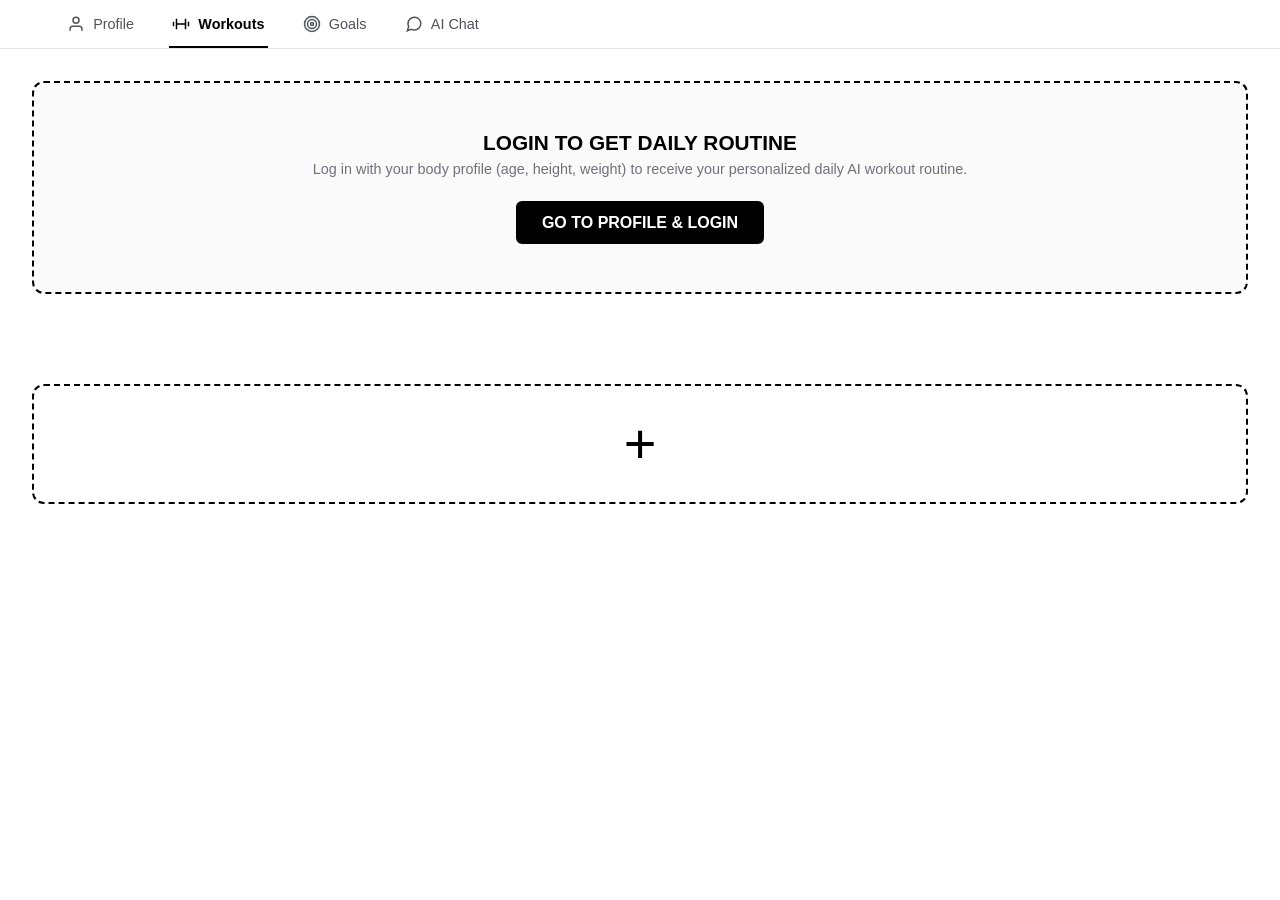
==== commit 67f53c99: "removed an emoji, it was looking bad." ====
--- a/index.html
+++ b/index.html
@@ -4,7 +4,7 @@
 <head>
     <meta charset="UTF-8">
     <meta name="viewport" content="width=device-width, initial-scale=1.0">
-    <title>Activity Heatmap & Tracker</title>
+    <title>FitPulse | Activity Tracker</title>
     <link rel="stylesheet" href="style.css">
     <link rel="stylesheet" href="profile.css">
     <link rel="stylesheet" href="ai.css">
@@ -12,7 +12,6 @@
 
 <body>
 
-    <!-- Top Navigation Bar -->
     <header class="top-nav">
         <div class="nav-container">
             <nav class="nav-links">
@@ -50,10 +49,8 @@
     </header>
     <main id="workouts-view" class="app-view" data-app-view="workouts">
         <div class="main-wrapper">
-            <!-- Locked / Before Login State -->
             <div id="routine-locked"
                 style="display: none; text-align: center; border: 2px dashed #000; border-radius: 12px; padding: 3rem 1.5rem; background: #fafafa; margin-bottom: 2rem;">
-                <div style="font-size: 2.5rem; margin-bottom: 0.8rem;">🔒</div>
                 <h2 style="font-size: 1.3rem; font-weight: 900; text-transform: uppercase;">Login to get daily routine
                 </h2>
                 <p style="font-size: 0.9rem; color: #71717a; margin-top: 0.4rem; margin-bottom: 1.5rem;">
@@ -65,7 +62,6 @@
                     Profile & Login</a>
             </div>
 
-            <!-- Logged In: Personalized AI Daily Routine -->
             <div id="routine-unlocked" style="display: none; margin-bottom: 2rem;">
                 <div
                     style="border-bottom: 2px solid #000; padding-bottom: 0.8rem; margin-bottom: 1.2rem; display: flex; justify-content: space-between; align-items: flex-end; flex-wrap: wrap; gap: 0.5rem;">
@@ -83,23 +79,7 @@
                     </div>
                 </div>
 
-                <!-- Clickable Daily Exercise Blocks -->
                 <div id="daily-blocks-grid" class="daily-blocks-grid">
-                    <!-- Rendered dynamically by script.js -->
-                </div>
-            </div>
-
-            <!-- Monthly AI Goals Section -->
-            <div id="monthly-goals-section" class="monthly-goals-section" data-goals-section style="display:none;">
-                <div class="monthly-goals-header">
-                    <div>
-                        <h2 class="monthly-goals-title">Monthly Goals</h2>
-                        <p class="monthly-goals-subtitle" id="goals-month-label">Monthly activity targets based on your
-                            profile</p>
-                    </div>
-                </div>
-                <div id="goals-list">
-                    <!-- Rendered dynamically by script.js -->
                 </div>
             </div>
 
@@ -158,6 +138,22 @@
         </div>
     </main>
 
+    <main id="goals-view" class="app-view goals-app-view" data-app-view="goals" hidden>
+        <div class="main-wrapper">
+            <section id="monthly-goals-section" class="monthly-goals-section" data-goals-section style="display:none;">
+                <div class="monthly-goals-header">
+                    <div>
+                        <h1 class="monthly-goals-title">Monthly Goals</h1>
+                        <p class="monthly-goals-subtitle" id="goals-month-label">Monthly activity targets based on your
+                            profile</p>
+                    </div>
+                </div>
+                <div id="goals-list">
+                </div>
+            </section>
+        </div>
+    </main>
+
     <main id="profile-view" class="app-view profile-app-view" data-app-view="profile" hidden>
         <div class="banner-wrapper">
             <div class="banner-content">
@@ -178,7 +174,7 @@
                 <form id="onboarding-form">
                     <div class="form-group">
                         <label for="setup-name">Name</label>
-                        <input type="text" id="setup-name" placeholder="e.g. Jane Doe" required>
+                        <input type="text" id="setup-name" placeholder="Your name" required>
                     </div>
                     <div class="form-group">
                         <label for="setup-email">Email Address</label>
@@ -212,13 +208,9 @@
                     <span class="avatar-badge">B&W</span>
                 </div>
                 <div class="profile-meta">
-                    <h1 class="user-fullname" id="display-fullname">Jane Doe</h1>
-                    <div class="user-username" id="display-username">jdoemobbin</div>
-                    <p class="user-bio" id="display-bio">
-                        I'm a fitness enthusiast with a passion for long-distance running. My current goal is a sub-3
-                        hour
-                        marathon. Tracking my workouts to build consistent habits.
-                    </p>
+                    <h1 class="user-fullname" id="display-fullname">Athlete</h1>
+                    <div class="user-username" id="display-username">athlete</div>
+                    <p class="user-bio" id="display-bio"></p>
                     <button type="button" class="btn-edit-profile" id="open-edit-modal">Edit profile</button>
                 </div>
             </aside>
@@ -281,11 +273,11 @@
                 <form id="auth-form">
                     <div class="form-group" id="auth-name-group" style="display: none;">
                         <label for="auth-fullname">Full Name</label>
-                        <input type="text" id="auth-fullname" placeholder="Jane Doe">
+                        <input type="text" id="auth-fullname" placeholder="Your name">
                     </div>
                     <div class="form-group">
                         <label for="auth-email">Email or Username</label>
-                        <input type="text" id="auth-email" placeholder="jdoemobbin or name@example.com" required>
+                        <input type="text" id="auth-email" placeholder="Email address or username" required>
                     </div>
                     <div class="form-group">
                         <label for="auth-password">Password</label>
@@ -306,20 +298,20 @@
         <section class="ai-main">
             <div class="ai-chat-workspace" aria-label="FitPulse AI chat">
                 <div id="ai-chat-welcome" class="ai-chat-welcome">
-                    <div class="ai-orb" aria-hidden="true"></div>
-                    <h1>Good <span id="ai-greeting-time">day</span>, <span id="ai-greeting-name">Athlete</span></h1>
-                    <p>How can I <span>help you today?</span></p>
+                    <p class="ai-eyebrow">YOUR TRAINING, IN CONTEXT</p>
+                    <h1>Good <span id="ai-greeting-time">day</span>, <span id="ai-greeting-name">Athlete</span>.</h1>
+                    <p>Ask about your workouts, progress, or what to do next.</p>
                 </div>
                 <div id="ai-chat-messages" class="ai-chat-messages" aria-live="polite" aria-relevant="additions"></div>
                 <div class="ai-composer-area">
                     <div class="ai-composer">
-                        <label class="ai-composer-label" for="ai-chat-input">FitPulse AI Coach <span>·</span> Fitness
-                            guidance for your goals</label>
+                        <label class="ai-composer-label" for="ai-chat-input">FitPulse <span>·</span> Workout
+                            coach</label>
                         <form id="ai-chat-form" class="ai-chat-form">
-                            <textarea id="ai-chat-input" rows="1" maxlength="2000" placeholder="Ask me anything..."
-                                aria-label="Message the AI coach"></textarea>
+                            <textarea id="ai-chat-input" rows="1" maxlength="2000"
+                                placeholder="Ask about your training..." aria-label="Message the AI coach"></textarea>
                             <div class="ai-composer-toolbar">
-                                <span class="ai-model-chip" aria-label="AI model">✦ <span>FitPulse Coach</span></span>
+                                <span class="ai-model-chip">Training assistant</span>
                                 <button id="ai-chat-send" class="ai-send-button" type="submit"
                                     aria-label="Send message">
                                     <svg viewBox="0 0 24 24" aria-hidden="true">
@@ -330,6 +322,7 @@
                         </form>
                     </div>
                 </div>
+            </div>
         </section>
     </main>
     <div id="tooltip" class="tooltip"></div>
--- a/style.css
+++ b/style.css
@@ -16,39 +16,6 @@
     padding: 0;
 }
 
-#ai-chat-messages::-webkit-scrollbar {
-    width: 6px;
-}
-
-#ai-chat-messages::-webkit-scrollbar-track {
-    background: #0d0d0d;
-}
-
-#ai-chat-messages::-webkit-scrollbar-thumb {
-    background: #333;
-    border-radius: 3px;
-}
-
-.ai-msg-user {
-    align-self: flex-end;
-    background: #ffffff;
-    color: #000000;
-    padding: 10px 14px;
-    border-radius: 8px;
-    max-width: 85%;
-    word-break: break-word;
-}
-
-.ai-msg-bot {
-    align-self: flex-start;
-    background: #222222;
-    color: #ffffff;
-    padding: 10px 14px;
-    border-radius: 8px;
-    max-width: 85%;
-    word-break: break-word;
-}
-
 body {
     background-color: var(--bg-page);
     color: var(--text-main);
@@ -61,6 +28,10 @@
 }
 
 [data-app-view][hidden] {
+    display: none !important;
+}
+
+[hidden] {
     display: none !important;
 }
 
@@ -458,10 +429,6 @@
 }
 
 @media (max-width: 860px) {
-    body {
-        padding: 1.2rem;
-    }
-
     .exercise-log-box {
         grid-template-columns: 1fr;
         gap: 1rem;
@@ -474,7 +441,6 @@
     }
 }
 
-/* Top Navigation Bar */
 .top-nav {
     border-bottom: 1px solid #e4e4e7;
     background: #ffffff;
@@ -532,20 +498,6 @@
     background: #000000;
 }
 
-.ai-chat-nav-link {
-    appearance: none;
-    border: 0;
-    background: transparent;
-    font-family: inherit;
-    cursor: pointer;
-}
-
-.ai-chat-nav-link:focus-visible {
-    outline: 2px solid #000;
-    outline-offset: -4px;
-}
-
-/* Daily Routine Blocks */
 .daily-blocks-grid {
     display: grid;
     grid-template-columns: repeat(auto-fit, minmax(220px, 1fr));
@@ -553,6 +505,11 @@
 }
 
 .routine-block {
+    appearance: none;
+    width: 100%;
+    color: inherit;
+    font: inherit;
+    text-align: left;
     border: 2px solid #000000;
     border-radius: 12px;
     padding: 1.2rem;
@@ -602,7 +559,7 @@
 }
 
 .routine-badge.done {
-    background: #10b981;
+    background: #000;
     color: #ffffff;
 }
 
@@ -611,7 +568,26 @@
     color: #52525b;
     margin-bottom: 0.5rem;
 }
-/* ===================== Monthly Goals Section ===================== */
+
+.routine-block-reason {
+    margin-top: auto;
+    color: #71717a;
+    font-size: 0.75rem;
+    line-height: 1.4;
+}
+
+.plans-status {
+    min-height: 1rem;
+    margin-top: 0.3rem;
+    color: #71717a;
+    font-size: 0.75rem;
+}
+
+.workout-amount-help {
+    color: #71717a;
+    font-size: 0.75rem;
+}
+
 .monthly-goals-section {
     border-top: 2px solid #000;
     padding-top: 1.5rem;
@@ -641,12 +617,18 @@
     margin-top: 2px;
 }
 
+#goals-list {
+    display: grid;
+    grid-template-columns: repeat(auto-fit, minmax(240px, 1fr));
+    gap: 0.8rem;
+}
+
 .goal-card {
     border: 2px solid #000;
     border-radius: 12px;
     padding: 1rem 1.2rem;
     background: #fff;
-    margin-bottom: 0.8rem;
+    margin-bottom: 0;
 }
 
 .goal-card-top {
@@ -687,27 +669,7 @@
 }
 
 .goal-progress-bar-fill.complete {
-    background: #10b981;
-}
-
-.goals-locked-msg {
-    text-align: center;
-    border: 2px dashed #000;
-    border-radius: 12px;
-    padding: 2rem 1.5rem;
-    background: #fafafa;
-}
-
-.goals-locked-msg h3 {
-    font-size: 1.1rem;
-    font-weight: 900;
-    text-transform: uppercase;
-    margin-bottom: 0.4rem;
-}
-
-.goals-locked-msg p {
-    font-size: 0.85rem;
-    color: #71717a;
+    background: #000;
 }
 
 @media (max-width: 520px) {
--- a/profile.css
+++ b/profile.css
@@ -1,143 +1,46 @@
-body {
-    padding: 0 !important;
-    margin: 0 !important;
-    background-color: #ffffff;
-}
-
-/* Top Navigation Bar */
-.top-nav {
-    border-bottom: 1px solid #e4e4e7;
-    background: #ffffff;
-    width: 100%;
-    position: sticky;
-    top: 0;
-    z-index: 100;
-}
-
-.nav-container {
-    max-width: 1200px;
-    margin: 0 auto;
-    padding: 0 1.5rem;
-    display: flex;
-    align-items: center;
-    height: 48px;
-}
-
-.nav-links {
-    display: flex;
-    gap: 2rem;
-    height: 100%;
-}
-
-.nav-link {
-    display: flex;
-    align-items: center;
-    gap: 0.5rem;
-    text-decoration: none;
-    color: #52525b;
-    font-size: 0.9rem;
-    font-weight: 500;
-    position: relative;
-    padding: 0 0.2rem;
-    height: 100%;
-    transition: color 0.15s ease;
-}
-
-.nav-link:hover {
-    color: #000000;
-}
-
-.nav-link.active {
-    color: #000000;
-    font-weight: 700;
-}
-
-.nav-link.active::after {
-    content: '';
-    position: absolute;
-    bottom: 0;
-    left: 0;
-    width: 100%;
-    height: 2.5px;
-    background: #000000;
-}
-
-.btn-auth {
-    background: #000000;
-    color: #ffffff;
-    border: none;
-    padding: 0.45rem 1.1rem;
-    border-radius: 6px;
-    font-size: 0.85rem;
-    font-weight: 600;
-    cursor: pointer;
-    transition: opacity 0.2s;
-}
-
-.btn-auth:hover {
-    opacity: 0.85;
-}
-
-/* Banner */
 .banner-wrapper {
-    background: linear-gradient(90deg, #d4d4d8 0%, #e4e4e7 30%, #f4f4f5 70%, #d4d4d8 100%);
     height: 180px;
-    position: relative;
-    overflow: hidden;
     display: flex;
     justify-content: center;
-    align-items: center;
+    overflow: hidden;
     border-bottom: 1px solid var(--border-light);
+    background: linear-gradient(90deg, #d4d4d8, #f4f4f5 50%, #d4d4d8);
 }
 
 .banner-content {
-    max-width: 1200px;
-    width: 100%;
-    height: 100%;
     position: relative;
     display: flex;
+    width: min(100%, 1200px);
     justify-content: center;
     align-items: center;
 }
 
 .banner-runner-img {
+    z-index: 1;
     height: 150px;
     object-fit: contain;
-    filter: grayscale(100%) contrast(150%);
-    opacity: 0.9;
-    z-index: 2;
+    filter: grayscale(1) contrast(1.5);
 }
 
 .banner-speed-lines {
     position: absolute;
-    top: 0;
-    left: 0;
-    width: 100%;
-    height: 100%;
-    background: repeating-linear-gradient(90deg,
-            transparent,
-            transparent 40px,
-            rgba(0, 0, 0, 0.03) 40px,
-            rgba(0, 0, 0, 0.03) 42px);
-    pointer-events: none;
+    inset: 0;
+    background: repeating-linear-gradient(90deg, transparent 0 40px, #00000008 40px 42px);
 }
 
-/* Profile Layout */
 .profile-layout {
-    max-width: 1200px;
-    margin: 0 auto;
-    padding: 0 1.5rem 3rem;
+    position: relative;
     display: grid;
     grid-template-columns: 280px 1fr;
     gap: 3.5rem;
-    position: relative;
+    max-width: 1200px;
+    margin: auto;
+    padding: 0 1.5rem 3rem;
 }
 
-/* Left Sidebar */
 .profile-sidebar {
-    position: relative;
+    z-index: 1;
     margin-top: -65px;
-    z-index: 10;
 }
 
 .avatar-wrapper {
@@ -150,321 +53,75 @@
 .avatar-halftone {
     width: 100%;
     height: 100%;
+    overflow: hidden;
+    border: 4px solid #fff;
     border-radius: 50%;
-    border: 4px solid #ffffff;
-    box-shadow: 0 4px 14px rgba(0, 0, 0, 0.12);
-    overflow: hidden;
-    background: #000000;
+    background: #000;
 }
 
 .avatar-halftone img {
     width: 100%;
     height: 100%;
     object-fit: cover;
-    filter: grayscale(100%) contrast(140%);
+    filter: grayscale(1) contrast(1.4);
 }
 
 .avatar-badge {
     position: absolute;
+    right: 4px;
     bottom: 6px;
-    right: 4px;
-    background: #000000;
-    color: #ffffff;
-    font-size: 0.65rem;
+    padding: 3px 6px;
+    border: 1px solid #fff;
+    border-radius: 4px;
+    background: #000;
+    color: #fff;
+    font-size: .65rem;
     font-weight: 800;
-    padding: 3px 6px;
-    border-radius: 4px;
-    letter-spacing: 0.05em;
-    border: 1px solid #ffffff;
 }
 
 .user-fullname {
     font-size: 1.45rem;
     font-weight: 800;
-    color: var(--text-main);
     line-height: 1.2;
 }
 
 .user-username {
-    font-size: 0.95rem;
+    margin-bottom: .85rem;
     color: var(--text-muted);
-    margin-bottom: 0.85rem;
+    font-size: .95rem;
 }
 
 .user-bio {
-    font-size: 0.9rem;
+    margin-bottom: 1.2rem;
+    color: #27272a;
+    font-size: .9rem;
     line-height: 1.45;
-    color: #27272a;
-    margin-bottom: 1.2rem;
 }
 
 .btn-edit-profile {
     width: 100%;
-    background: #ffffff;
-    color: #000000;
+    margin-bottom: 1rem;
+    padding: .55rem;
     border: 1px solid #d4d4d8;
-    padding: 0.55rem;
     border-radius: 6px;
-    font-size: 0.88rem;
+    background: #fff;
+    color: #000;
+    font-size: .88rem;
     font-weight: 600;
     cursor: pointer;
-    transition: all 0.15s ease;
-    margin-bottom: 1rem;
 }
 
 .btn-edit-profile:hover {
     background: #f4f4f5;
-    border-color: #a1a1aa;
 }
 
-.user-follow-stats {
-    font-size: 0.88rem;
-    color: var(--text-muted);
-    margin-bottom: 1.2rem;
-}
-
-.user-follow-stats span {
-    font-weight: 700;
-    color: var(--text-main);
-}
-
-.user-social-links {
-    display: flex;
-    flex-direction: column;
-    gap: 0.55rem;
-    font-size: 0.85rem;
-    margin-bottom: 1.8rem;
-    border-bottom: 1px solid var(--border-light);
-    padding-bottom: 1.4rem;
-}
-
-.social-row {
-    display: flex;
-    align-items: center;
-    gap: 0.6rem;
-    color: var(--text-muted);
-}
-
-.social-row a {
-    color: var(--text-main);
-    text-decoration: none;
-    word-break: break-all;
-}
-
-.social-row a:hover {
-    text-decoration: underline;
-}
-
-.achievements-section {
-    margin-top: 1rem;
-}
-
-.achievements-title {
-    font-size: 0.95rem;
-    font-weight: 800;
-    margin-bottom: 0.75rem;
-    text-transform: uppercase;
-    letter-spacing: 0.03em;
-}
-
-.achievements-list {
-    display: flex;
-    flex-direction: column;
-    gap: 0.5rem;
-}
-
-.badge-item {
-    font-size: 0.8rem;
-    font-weight: 600;
-    background: #f4f4f5;
-    padding: 0.4rem 0.75rem;
-    border-radius: 6px;
-    border: 1px solid var(--border-light);
-    color: #18181b;
-}
-
-/* Right Content Column */
 .profile-content {
     display: flex;
     flex-direction: column;
-    gap: 2.2rem;
+    gap: 2rem;
     padding-top: 1.5rem;
 }
 
-.section-card {
-    display: flex;
-    flex-direction: column;
-    gap: 1rem;
-}
-
-.section-title-row {
-    display: flex;
-    justify-content: space-between;
-    align-items: baseline;
-    border-bottom: 1px solid var(--border-light);
-    padding-bottom: 0.6rem;
-}
-
-.section-heading {
-    font-size: 1.15rem;
-    font-weight: 800;
-    color: var(--text-main);
-    letter-spacing: -0.01em;
-}
-
-.badge-bw {
-    font-size: 0.7rem;
-    font-weight: 800;
-    letter-spacing: 0.08em;
-    color: var(--text-muted);
-}
-
-/* Consistency Year Heatmap */
-.consistency-container {
-    overflow-x: auto;
-    padding-bottom: 0.5rem;
-}
-
-.year-heatmap {
-    display: flex;
-    flex-direction: column;
-    gap: 4px;
-    min-width: 720px;
-}
-
-.year-month-labels {
-    display: grid;
-    grid-template-columns: 28px repeat(12, 1fr);
-    font-size: 0.75rem;
-    color: var(--text-muted);
-    font-weight: 600;
-    margin-bottom: 4px;
-}
-
-.year-grid-body {
-    display: flex;
-    gap: 4px;
-}
-
-.year-day-labels {
-    display: grid;
-    grid-template-rows: repeat(7, 13px);
-    gap: 3px;
-    font-size: 0.7rem;
-    color: var(--text-muted);
-    font-weight: 600;
-    width: 28px;
-    line-height: 13px;
-}
-
-.year-weeks-container {
-    display: flex;
-    gap: 3px;
-    flex: 1;
-}
-
-.year-week-col {
-    display: flex;
-    flex-direction: column;
-    gap: 3px;
-}
-
-.year-cell {
-    width: 13px;
-    height: 13px;
-    border-radius: 2px;
-    background-color: var(--cell-empty);
-    transition: transform 0.1s ease, filter 0.1s ease;
-    cursor: pointer;
-}
-
-.year-cell:hover {
-    transform: scale(1.3);
-    z-index: 5;
-    outline: 1px solid #000;
-}
-
-.year-cell.lvl-0 {
-    background-color: #f4f4f5;
-    border: 1px solid #e4e4e7;
-}
-
-.year-cell.lvl-1 {
-    background-color: #a1a1aa;
-}
-
-.year-cell.lvl-2 {
-    background-color: #52525b;
-}
-
-.year-cell.lvl-3 {
-    background-color: #18181b;
-}
-
-.heatmap-legend-bottom {
-    display: flex;
-    justify-content: flex-end;
-    align-items: center;
-    gap: 4px;
-    margin-top: 10px;
-    font-size: 0.75rem;
-    color: var(--text-muted);
-    font-weight: 500;
-}
-
-.legend-box {
-    width: 12px;
-    height: 12px;
-    border-radius: 2px;
-}
-
-.legend-box.level-0 {
-    background-color: #f4f4f5;
-    border: 1px solid #e4e4e7;
-}
-
-.legend-box.level-1 {
-    background-color: #a1a1aa;
-}
-
-.legend-box.level-2 {
-    background-color: #52525b;
-}
-
-.legend-box.level-3 {
-    background-color: #18181b;
-}
-
-/* Workout Activities Bar */
-.activities-progress-track {
-    width: 100%;
-    height: 10px;
-    background: #e4e4e7;
-    border-radius: 6px;
-    overflow: hidden;
-}
-
-.activities-progress-fill {
-    height: 100%;
-    background: #000000;
-    border-radius: 6px;
-    transition: width 0.3s ease;
-}
-
-.activities-summary {
-    display: flex;
-    gap: 1.5rem;
-    flex-wrap: wrap;
-    font-size: 0.85rem;
-    color: var(--text-muted);
-    margin-top: 0.3rem;
-}
-
-.activities-summary strong {
-    color: var(--text-main);
-}
-
-/* Responsive adjustments */
 @media (max-width: 900px) {
     .profile-layout {
         grid-template-columns: 1fr;
@@ -474,4 +131,4 @@
     .profile-sidebar {
         margin-top: -50px;
     }
-}+}
--- a/ai.css
+++ b/ai.css
@@ -1,280 +1,181 @@
-.ai-page {
-    min-height: 100vh;
-    background: #fbfaf9;
-    color: #27252b;
-}
-
 .ai-view {
     min-height: calc(100vh - 48px);
-    background: #fbfaf9;
-    color: #27252b;
-}
-
-.ai-view .ai-main {
+    background: #fff;
+    color: #111;
+}
+
+.ai-main {
     min-height: calc(100vh - 48px);
-}
-
-.ai-top-nav {
-    position: sticky;
-    top: 0;
-    z-index: 10;
-    border-bottom-color: rgba(39, 37, 43, 0.08);
-    background: rgba(251, 250, 249, 0.92);
-    backdrop-filter: blur(14px);
-}
-
-.ai-top-nav .nav-container {
-    max-width: 1120px;
-    height: 62px;
-    justify-content: space-between;
-}
-
-.ai-brand {
-    display: inline-flex;
+    padding: 1.5rem;
+}
+
+.ai-chat-workspace {
+    display: flex;
+    width: min(100%, 880px);
+    min-height: calc(100vh - 100px);
+    margin: auto;
+    flex-direction: column;
+}
+
+.ai-chat-welcome {
+    display: flex;
+    min-height: 290px;
+    flex: 1 0 auto;
+    flex-direction: column;
+    justify-content: center;
     align-items: center;
-    gap: 0.6rem;
-    color: #27252b;
-    font-size: 1rem;
-    font-weight: 750;
-    letter-spacing: -0.03em;
-    text-decoration: none;
-}
-
-.ai-brand-mark {
-    display: grid;
-    width: 30px;
-    height: 30px;
-    place-items: center;
-    border-radius: 10px;
-    background: linear-gradient(145deg, #d7b6ee, #f2ad8d);
-    color: #fff;
-    font-size: 0.9rem;
-    font-weight: 800;
-}
-
-.ai-top-nav .nav-links {
-    gap: 1.4rem;
-}
-
-.ai-top-nav .nav-link {
-    color: #77727c;
-    font-size: 0.85rem;
-}
-
-.ai-top-nav .nav-link.active {
-    color: #312b36;
-}
-
-.ai-top-nav .nav-link.active::after {
-    background: linear-gradient(90deg, #c8a4e5, #f0a888);
-}
-
-.ai-main {
-    min-height: calc(100vh - 62px);
-    padding: 2rem 1.5rem 1.25rem;
-}
-
-.ai-chat-workspace {
-    display: flex;
-    width: min(100%, 820px);
-    min-height: calc(100vh - 100px);
-    margin: 0 auto;
-    flex-direction: column;
-}
-
-.ai-chat-welcome {
-    display: flex;
-    min-height: 350px;
-    flex: 1 0 auto;
-    flex-direction: column;
-    align-items: center;
-    justify-content: center;
-    padding: 2rem 0 2.5rem;
+    padding: 2rem 0;
     text-align: center;
 }
 
-.ai-chat-welcome[hidden] {
-    display: none;
-}
-
-.ai-orb {
-    position: relative;
-    width: 102px;
-    height: 102px;
-    margin-bottom: 2.1rem;
-    overflow: hidden;
-    border-radius: 50%;
-    background:
-        radial-gradient(ellipse at 70% 72%, rgba(255, 168, 119, 0.95), transparent 48%),
-        radial-gradient(ellipse at 35% 28%, rgba(213, 172, 239, 0.92), transparent 53%),
-        linear-gradient(145deg, #d7c2ec 5%, #f8d0bb 90%);
-    box-shadow: inset -8px -10px 22px rgba(225, 133, 116, 0.14), 0 8px 26px rgba(219, 177, 205, 0.18);
-}
-
-.ai-orb::after {
-    position: absolute;
-    inset: 0;
-    border-radius: inherit;
-    background: linear-gradient(120deg, rgba(255, 255, 255, 0.68), transparent 45%, rgba(255, 255, 255, 0.12));
-    content: "";
-}
-
-.ai-chat-welcome h1,
-.ai-chat-welcome p {
-    font-size: clamp(1.65rem, 4vw, 2.2rem);
-    font-weight: 550;
-    letter-spacing: -0.055em;
-    line-height: 1.35;
-}
-
-.ai-chat-welcome p {
-    color: #3d3942;
-}
-
-.ai-chat-welcome p span {
-    color: #b397c7;
-}
-
-.ai-chat-messages {
-    display: flex;
-    width: min(100%, 740px);
-    max-height: min(48vh, 560px);
-    margin: 0 auto 1.25rem;
-    flex: 0 1 auto;
-    flex-direction: column;
-    gap: 1rem;
-    overflow-y: auto;
-    scroll-behavior: smooth;
-}
-
+.ai-chat-welcome[hidden],
 .ai-chat-messages:empty {
     display: none;
+}
+
+.ai-eyebrow {
+    margin-bottom: .85rem;
+    color: #666;
+    font-size: .7rem;
+    font-weight: 700;
+    letter-spacing: .12em;
+}
+
+.ai-chat-welcome h1 {
+    font-size: clamp(1.8rem, 4vw, 2.5rem);
+    font-weight: 650;
+    letter-spacing: -.045em;
+    line-height: 1.2;
+}
+
+.ai-chat-welcome p:not(.ai-eyebrow) {
+    margin-top: .8rem;
+    color: #666;
+    font-size: .98rem;
+    line-height: 1.6;
+}
+
+.ai-chat-messages,
+.ai-composer-area {
+    width: min(100%, 740px);
+    margin: 0 auto;
+}
+
+.ai-chat-messages {
+    display: flex;
+    max-height: min(48vh, 560px);
+    margin-bottom: 1rem;
+    flex-direction: column;
+    gap: .8rem;
+    overflow-y: auto;
 }
 
 .ai-chat-messages .ai-msg-user,
 .ai-chat-messages .ai-msg-bot {
     max-width: min(85%, 620px);
-    padding: 0.95rem 1.1rem;
-    border: 1px solid rgba(39, 37, 43, 0.07);
-    border-radius: 18px;
-    font-size: 0.96rem;
+    padding: .85rem 1rem;
+    border: 1px solid #e5e5e5;
+    border-radius: 12px;
+    font-size: .95rem;
     line-height: 1.6;
     white-space: pre-wrap;
+    overflow-wrap: anywhere;
 }
 
 .ai-chat-messages .ai-msg-user {
     align-self: flex-end;
-    background: #f0eaf4;
-    color: #312b36;
+    background: #111;
+    color: #fff;
 }
 
 .ai-chat-messages .ai-msg-bot {
     align-self: flex-start;
-    background: #fff;
-    color: #39353d;
-    box-shadow: 0 4px 20px rgba(43, 35, 49, 0.04);
+    background: #f5f5f5;
+    color: #111;
 }
 
 .ai-composer-area {
-    width: min(100%, 740px);
-    margin: auto auto 0;
+    margin-top: auto;
     padding-top: 1rem;
 }
 
 .ai-composer {
     overflow: hidden;
-    border: 1px solid rgba(49, 43, 54, 0.12);
-    border-radius: 18px;
+    border: 1px solid #ccc;
+    border-radius: 14px;
     background: #fff;
-    box-shadow: 0 12px 38px rgba(43, 35, 49, 0.08);
-    transition: border-color 0.2s, box-shadow 0.2s;
 }
 
 .ai-composer:focus-within {
-    border-color: rgba(179, 151, 199, 0.75);
-    box-shadow: 0 12px 38px rgba(128, 94, 151, 0.12);
+    border-color: #111;
 }
 
 .ai-composer-label {
     display: block;
-    padding: 0.8rem 1rem 0;
-    color: #77727c;
-    font-size: 0.72rem;
-}
-
-.ai-composer-label span {
-    padding: 0 0.2rem;
-    color: #b5afb9;
+    padding: .8rem 1rem 0;
+    color: #666;
+    font-size: .75rem;
 }
 
 .ai-chat-form {
     display: flex;
-    min-height: 132px;
+    min-height: 120px;
     flex-direction: column;
     justify-content: space-between;
-    padding: 0.3rem 0.75rem 0.7rem 1rem;
+    padding: .3rem .75rem .7rem 1rem;
 }
 
 .ai-chat-form textarea {
     width: 100%;
+    min-height: 42px;
     max-height: 150px;
-    min-height: 42px;
-    padding: 0.65rem 0;
+    padding: .65rem 0;
     resize: vertical;
     border: 0;
     outline: 0;
     background: transparent;
-    color: #302c34;
+    color: #111;
     font: inherit;
-    font-size: 0.95rem;
+    font-size: .95rem;
 }
 
 .ai-chat-form textarea::placeholder {
-    color: #a19ba4;
+    color: #888;
 }
 
 .ai-composer-toolbar {
     display: flex;
+    justify-content: space-between;
     align-items: center;
-    justify-content: space-between;
 }
 
 .ai-model-chip {
-    display: inline-flex;
-    align-items: center;
-    gap: 0.4rem;
-    padding: 0.45rem 0.7rem;
-    border: 1px solid rgba(49, 43, 54, 0.09);
+    padding: .4rem .65rem;
+    border: 1px solid #e5e5e5;
     border-radius: 999px;
-    color: #645d68;
-    font-size: 0.75rem;
-}
-
-.ai-model-chip:first-letter {
-    color: #aa86c1;
+    color: #555;
+    font-size: .75rem;
 }
 
 .ai-send-button {
     display: grid;
-    width: 36px;
-    height: 36px;
+    width: 38px;
+    height: 38px;
     place-items: center;
     border: 0;
     border-radius: 50%;
-    background: #37323b;
+    background: #111;
     color: #fff;
     cursor: pointer;
-    transition: background 0.2s, transform 0.2s;
 }
 
 .ai-send-button:hover:not(:disabled) {
-    transform: translateY(-1px);
-    background: #8f6fa6;
+    background: #444;
 }
 
 .ai-send-button:disabled {
     cursor: wait;
-    opacity: 0.55;
+    opacity: .55;
 }
 
 .ai-send-button svg {
@@ -287,62 +188,9 @@
     stroke-width: 1.8;
 }
 
-.ai-prompt-chips {
-    display: flex;
-    flex-wrap: wrap;
-    gap: 0.55rem;
-    padding-top: 0.9rem;
-}
-
-.ai-prompt-chips button {
-    display: inline-flex;
-    align-items: center;
-    gap: 0.4rem;
-    padding: 0.55rem 0.8rem;
-    border: 1px solid rgba(49, 43, 54, 0.1);
-    border-radius: 999px;
-    background: rgba(255, 255, 255, 0.75);
-    color: #77717c;
-    font: inherit;
-    font-size: 0.76rem;
-    cursor: pointer;
-    transition: border-color 0.2s, background 0.2s, color 0.2s;
-}
-
-.ai-prompt-chips button:hover {
-    border-color: #c6add5;
-    background: #fff;
-    color: #725985;
-}
-
-.ai-disclaimer {
-    padding: 0.85rem 0 0.25rem;
-    color: #9a949d;
-    font-size: 0.68rem;
-    text-align: center;
-}
-
 @media (max-width: 600px) {
-    .ai-top-nav .nav-container {
-        padding: 0 1rem;
-    }
-
-    .ai-brand {
-        font-size: 0.9rem;
-    }
-
-    .ai-top-nav .nav-links {
-        gap: 0.7rem;
-    }
-
-    .ai-top-nav .nav-link {
-        padding: 0 0.1rem;
-        font-size: 0.76rem;
-    }
-
     .ai-main {
-        min-height: calc(100vh - 62px);
-        padding: 0.5rem 1rem 1rem;
+        padding: .5rem 1rem 1rem;
     }
 
     .ai-chat-workspace {
@@ -350,28 +198,6 @@
     }
 
     .ai-chat-welcome {
-        min-height: 300px;
-        padding: 1.5rem 0;
+        min-height: 260px;
     }
-
-    .ai-orb {
-        width: 82px;
-        height: 82px;
-        margin-bottom: 1.5rem;
-    }
-
-    .ai-chat-welcome h1,
-    .ai-chat-welcome p {
-        font-size: clamp(1.4rem, 6vw, 1.8rem);
-    }
-
-    .ai-chat-form {
-        min-height: 120px;
-    }
-}
-
-@media (prefers-reduced-motion: reduce) {
-    .ai-chat-messages {
-        scroll-behavior: auto;
-    }
-}
+}
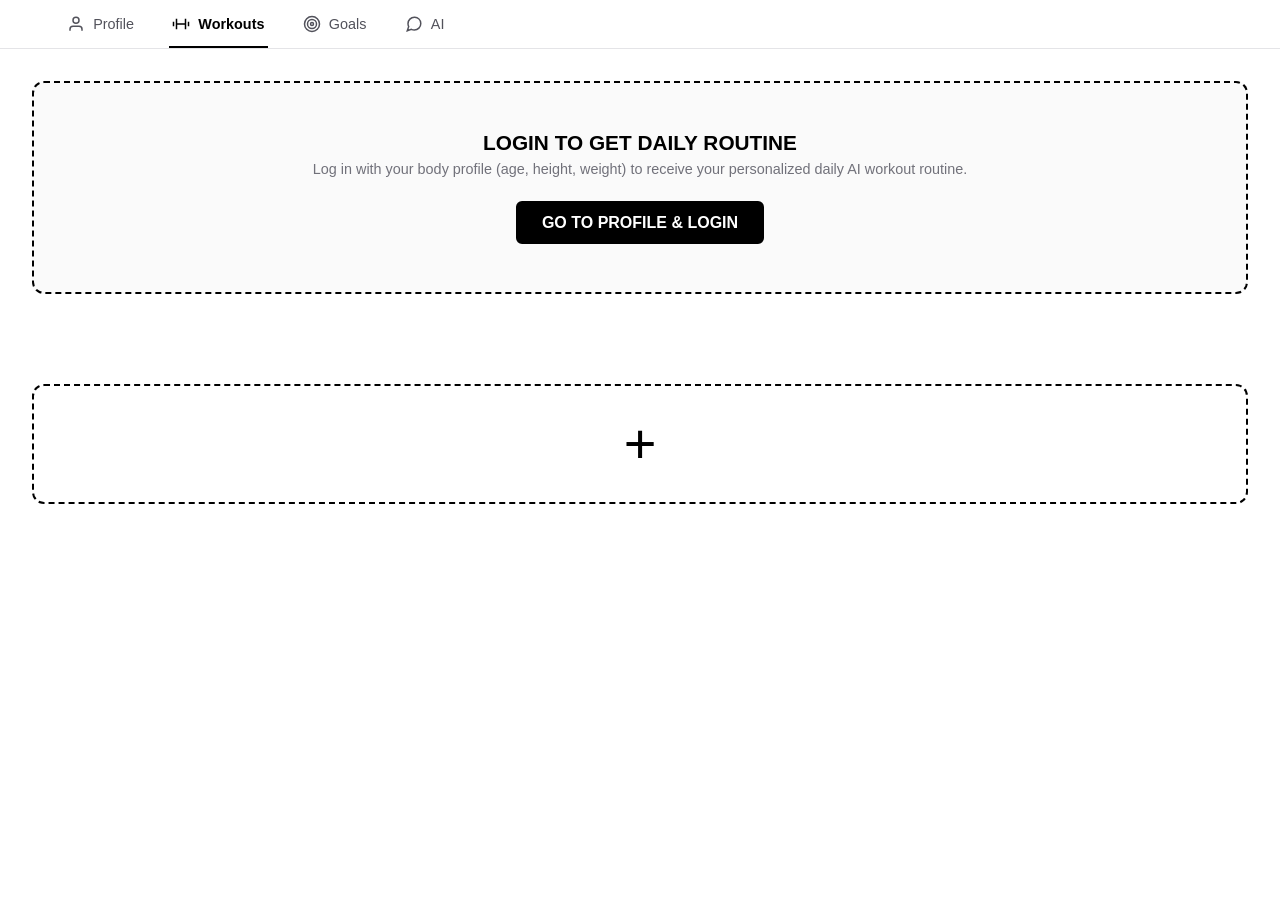
==== commit f47ec81a: "Made it usable in mobile phone." ====
--- a/index.html
+++ b/index.html
@@ -42,7 +42,7 @@
                             d="M21 11.5a8.5 8.5 0 0 1-8.5 8.5 9 9 0 0 1-4-.9L3 21l1.9-5.5a9 9 0 0 1-.9-4A8.5 8.5 0 0 1 12.5 3H13a8.5 8.5 0 0 1 8 8v.5Z">
                         </path>
                     </svg>
-                    <span>AI Chat</span>
+                    <span>AI</span>
                 </a>
             </nav>
         </div>
@@ -164,13 +164,9 @@
         </div>
 
         <section class="profile-layout">
-            <div id="first-time-login-card"
-                style="display: none; grid-column: 1 / -1; max-width: 480px; margin: 2rem auto; border: 2px solid #000; border-radius: 12px; padding: 2rem; background: #fff;">
-                <h2
-                    style="text-align: center; font-size: 1.4rem; font-weight: 900; margin-bottom: 0.5rem; text-transform: uppercase;">
-                    Welcome to FitPulse</h2>
-                <p style="text-align: center; font-size: 0.85rem; color: #71717a; margin-bottom: 1.5rem;">Enter your
-                    fitness profile to get started</p>
+            <div id="first-time-login-card" class="profile-setup-card">
+                <h2>Welcome to FitPulse</h2>
+                <p>Enter your fitness profile to get started.</p>
                 <form id="onboarding-form">
                     <div class="form-group">
                         <label for="setup-name">Name</label>
@@ -180,7 +176,7 @@
                         <label for="setup-email">Email Address</label>
                         <input type="email" id="setup-email" placeholder="name@example.com" required>
                     </div>
-                    <div style="display: grid; grid-template-columns: 1fr 1fr 1fr; gap: 0.8rem;">
+                    <div class="profile-measurements">
                         <div class="form-group">
                             <label for="setup-age">Age</label>
                             <input type="number" id="setup-age" placeholder="25" min="10" max="100" required>
@@ -194,8 +190,7 @@
                             <input type="number" id="setup-weight" placeholder="70" min="20" max="300" required>
                         </div>
                     </div>
-                    <button type="submit" class="btn btn-primary" style="margin-top: 1rem;">Save Profile &
-                        Continue</button>
+                    <button type="submit" class="btn btn-primary profile-save-button">Save Profile & Continue</button>
                 </form>
             </div>
 
--- a/style.css
+++ b/style.css
@@ -673,18 +673,54 @@
 }
 
 @media (max-width: 520px) {
-    .top-nav .nav-links {
-        gap: 0.75rem;
+    .top-nav {
+        position: fixed;
+        inset: auto 0 0;
+        padding-bottom: env(safe-area-inset-bottom);
+        border-top: 1px solid #e4e4e7;
+        border-bottom: 0;
+    }
+
+    .nav-container {
+        width: 100%;
+        height: 62px;
+        padding: 0 .4rem;
+    }
+
+    .nav-links {
+        display: grid;
+        width: 100%;
+        grid-template-columns: repeat(4, minmax(0, 1fr));
+        gap: 0;
     }
 
     .top-nav .nav-link {
-        gap: 0.3rem;
-        font-size: 0.8rem;
+        height: 62px;
+        flex-direction: column;
+        justify-content: center;
+        gap: .2rem;
+        padding: .3rem 0;
+        font-size: .68rem;
+        white-space: nowrap;
     }
 
     .top-nav .nav-link svg {
-        width: 16px;
-        height: 16px;
+        width: 19px;
+        height: 19px;
+        flex: 0 0 auto;
+    }
+
+    .top-nav .nav-link.active::after {
+        top: 0;
+        bottom: auto;
+        left: 22%;
+        width: 56%;
+        height: 2px;
+    }
+
+    .main-wrapper {
+        gap: 1rem;
+        padding: 1rem 1rem calc(5.5rem + env(safe-area-inset-bottom));
     }
 
     .goal-card {
@@ -698,4 +734,64 @@
     .goal-count {
         font-size: 0.8rem;
     }
+
+    .exercise-log-box {
+        min-height: 0;
+        gap: .75rem;
+        padding: 1rem .75rem;
+    }
+
+    .box-image-holder {
+        width: 100%;
+        height: 90px;
+    }
+
+    .box-image-holder img {
+        max-width: 100%;
+        max-height: 82px;
+    }
+
+    .box-title-holder {
+        padding: 0 1.5rem;
+        font-size: 1.25rem;
+        overflow-wrap: anywhere;
+    }
+
+    .box-meta-holder {
+        justify-self: center;
+        font-size: .95rem;
+    }
+
+    .action-box {
+        min-height: 76px;
+    }
+
+    .daily-blocks-grid,
+    #goals-list {
+        grid-template-columns: minmax(0, 1fr);
+    }
+
+    .routine-block {
+        min-height: 120px;
+        padding: 1rem;
+    }
+
+    .form-group select,
+    .form-group input {
+        min-width: 0;
+        font-size: 16px;
+    }
+
+    .stopwatch-display {
+        font-size: clamp(2rem, 11vw, 2.8rem);
+    }
+
+    .stopwatch-buttons {
+        flex-wrap: wrap;
+    }
+
+    .stopwatch-buttons .btn {
+        flex: 1 1 5rem;
+        padding: .55rem .5rem;
+    }
 }
--- a/profile.css
+++ b/profile.css
@@ -36,6 +36,48 @@
     max-width: 1200px;
     margin: auto;
     padding: 0 1.5rem 3rem;
+}
+
+.profile-setup-card {
+    grid-column: 1 / -1;
+    width: min(100%, 480px);
+    margin: 2rem auto;
+    padding: 2rem;
+    border: 2px solid #000;
+    border-radius: 12px;
+    background: #fff;
+}
+
+.profile-setup-card h2,
+.profile-setup-card > p {
+    text-align: center;
+}
+
+.profile-setup-card h2 {
+    margin-bottom: .5rem;
+    font-size: 1.4rem;
+    font-weight: 900;
+    text-transform: uppercase;
+}
+
+.profile-setup-card > p {
+    margin-bottom: 1.5rem;
+    color: var(--text-muted);
+    font-size: .9rem;
+}
+
+.profile-measurements {
+    display: grid;
+    grid-template-columns: repeat(3, minmax(0, 1fr));
+    gap: .8rem;
+}
+
+.profile-measurements input {
+    min-width: 0;
+}
+
+.profile-save-button {
+    margin-top: 1rem;
 }
 
 .profile-sidebar {
@@ -132,3 +174,194 @@
         margin-top: -50px;
     }
 }
+
+@media (max-width: 600px) {
+    .profile-app-view {
+        min-width: 0;
+        padding-bottom: calc(70px + env(safe-area-inset-bottom));
+    }
+
+    .banner-wrapper {
+        height: 120px;
+    }
+
+    .banner-runner-img {
+        height: 108px;
+    }
+
+    .profile-layout {
+        width: 100%;
+        min-width: 0;
+        gap: 1.25rem;
+        padding: 0 1rem 1.5rem;
+    }
+
+    .profile-sidebar {
+        display: grid;
+        grid-template-columns: 76px minmax(0, 1fr);
+        align-items: center;
+        gap: 0 1rem;
+        margin-top: -34px;
+    }
+
+    .profile-sidebar[style*="display: block"] {
+        display: grid !important;
+    }
+
+    .avatar-wrapper {
+        grid-row: span 2;
+        width: 76px;
+        height: 76px;
+        margin: 0;
+    }
+
+    .avatar-badge {
+        right: 0;
+        bottom: 0;
+        padding: 2px 4px;
+        font-size: .55rem;
+    }
+
+    .profile-meta {
+        min-width: 0;
+    }
+
+    .user-fullname {
+        font-size: 1.2rem;
+        overflow-wrap: anywhere;
+    }
+
+    .user-username {
+        margin-bottom: 0;
+        font-size: .82rem;
+        overflow-wrap: anywhere;
+    }
+
+    .user-bio {
+        grid-column: 1 / -1;
+        margin: .85rem 0;
+    }
+
+    .btn-edit-profile {
+        grid-column: 1 / -1;
+        margin: 0;
+    }
+
+    .profile-content {
+        width: 100%;
+        min-width: 0;
+        gap: 1rem;
+        padding-top: .5rem;
+    }
+
+    .heatmap-header {
+        align-items: flex-start;
+        gap: .6rem;
+    }
+
+    .heatmap-title {
+        font-size: 1.25rem;
+    }
+
+    .intensity-legend {
+        flex-wrap: wrap;
+        gap: .25rem;
+        font-size: .72rem;
+    }
+
+    .legend-tag {
+        padding: .15rem .4rem;
+        font-size: .68rem;
+    }
+
+    .heatmap-card {
+        width: 100%;
+        min-width: 0;
+        padding: .55rem;
+        border-width: 1px;
+        overflow: hidden;
+    }
+
+    .heatmap-grid {
+        width: 100%;
+        min-width: 0;
+        grid-template-columns: 22px repeat(24, minmax(0, 1fr));
+        gap: 1px;
+    }
+
+    .cell {
+        min-width: 0;
+        height: clamp(12px, 3.5vw, 16px);
+        border-radius: 2px;
+    }
+
+    .heatmap-footer {
+        margin-top: .7rem;
+        padding-top: .65rem;
+    }
+
+    .month-label {
+        font-size: .85rem;
+    }
+
+    .hour-header-cell {
+        position: relative;
+        overflow: visible;
+        padding: 0;
+        font-size: 0;
+    }
+
+    .hour-header-cell:nth-child(2)::after,
+    .hour-header-cell:nth-child(8)::after,
+    .hour-header-cell:nth-child(14)::after,
+    .hour-header-cell:nth-child(20)::after {
+        position: absolute;
+        top: 0;
+        left: 50%;
+        color: var(--text-muted);
+        font-size: 6px;
+        font-weight: 700;
+        white-space: nowrap;
+        transform: translateX(-50%);
+    }
+
+    .hour-header-cell:nth-child(2)::after {
+        content: "12a";
+    }
+
+    .hour-header-cell:nth-child(8)::after {
+        content: "6a";
+    }
+
+    .hour-header-cell:nth-child(14)::after {
+        content: "12p";
+    }
+
+    .hour-header-cell:nth-child(20)::after {
+        content: "6p";
+    }
+
+    .day-label-cell {
+        font-size: .62rem;
+    }
+
+    .profile-setup-card {
+        margin: 1rem auto;
+        padding: 1.25rem;
+    }
+
+    .profile-measurements {
+        grid-template-columns: 1fr;
+        gap: 0;
+    }
+
+    .modal-overlay {
+        align-items: flex-start;
+        padding: 1rem .75rem;
+    }
+
+    .modal-card {
+        max-height: calc(100dvh - 2rem);
+        padding: 1.2rem;
+    }
+}
--- a/ai.css
+++ b/ai.css
@@ -49,6 +49,7 @@
 }
 
 .ai-chat-welcome p:not(.ai-eyebrow) {
+    max-width: 28rem;
     margin-top: .8rem;
     color: #666;
     font-size: .98rem;
@@ -189,15 +190,21 @@
 }
 
 @media (max-width: 600px) {
+    .ai-view {
+        padding-bottom: calc(62px + env(safe-area-inset-bottom));
+    }
+
     .ai-main {
-        padding: .5rem 1rem 1rem;
+        min-height: calc(100dvh - 62px);
+        padding: .5rem .85rem 1rem;
     }
 
     .ai-chat-workspace {
-        min-height: calc(100vh - 76px);
+        min-height: calc(100dvh - 138px - env(safe-area-inset-bottom));
     }
 
     .ai-chat-welcome {
-        min-height: 260px;
-    }
-}
+        min-height: 220px;
+        padding: 1.5rem .25rem;
+    }
+}
